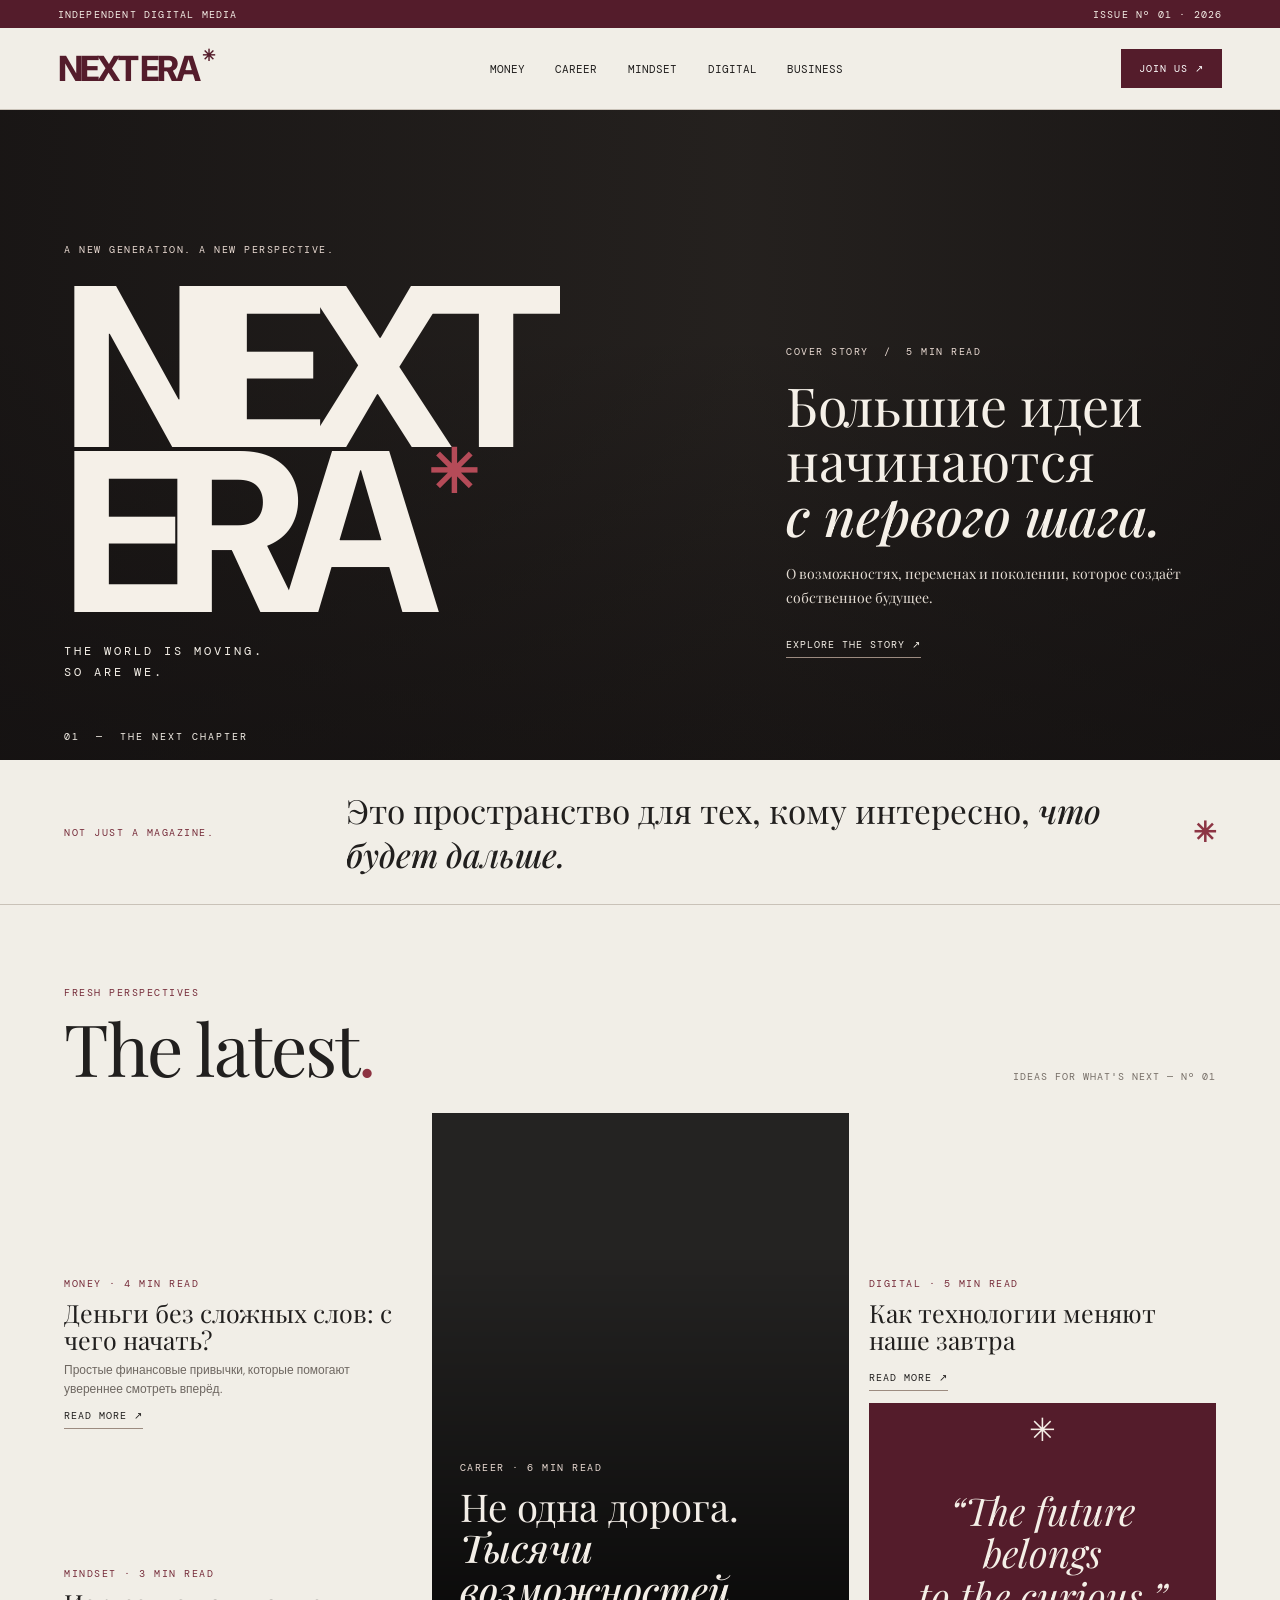
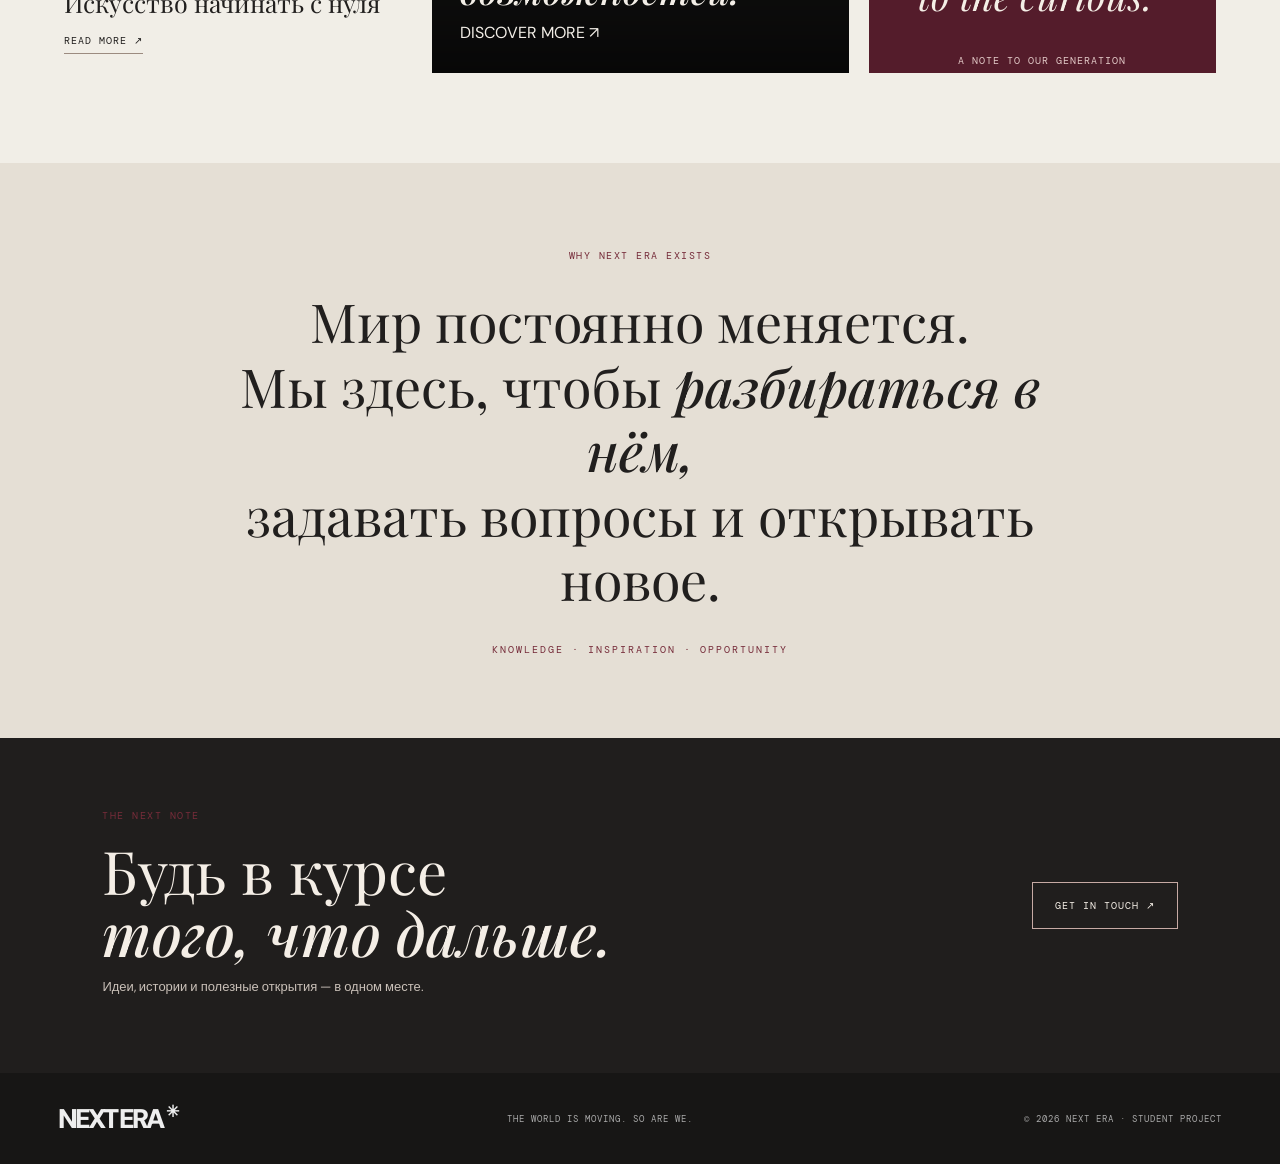
==== index.html @ aabe4532 "Add files via upload" ====
<!doctype html>
<html lang="ru">
<head>
<meta charset="utf-8">
<meta name="viewport" content="width=device-width,initial-scale=1">
<title>NEXT ERA — The world is moving. So are we.</title>
<meta name="description" content="NEXT ERA — цифровое медиа о жизни, идеях и возможностях нового поколения.">
<link rel="preconnect" href="https://fonts.googleapis.com">
<link rel="preconnect" href="https://fonts.gstatic.com" crossorigin>
<link href="https://fonts.googleapis.com/css2?family=DM+Mono:wght@400;500&family=DM+Sans:wght@400;700;900&family=Playfair+Display:ital,wght@0,500;0,600;1,500&display=swap" rel="stylesheet">
<link rel="stylesheet" href="style.css">
</head>
<body>
<div class="topline"><span>INDEPENDENT DIGITAL MEDIA</span><span>ISSUE Nº 01 · 2026</span></div>
<header>
  <a class="logo" href="#">NEXT ERA<span>✳</span></a>
  <nav><a href="#money">MONEY</a><a href="#career">CAREER</a><a href="#mindset">MINDSET</a><a href="#digital">DIGITAL</a><a href="#business">BUSINESS</a></nav>
  <a class="join" href="#newsletter">JOIN US ↗</a>
</header>
<main>
<section class="hero">
  <div class="hero-bg"></div><div class="hero-overlay"></div>
  <div class="hero-title"><div class="eyebrow">A NEW GENERATION. A NEW PERSPECTIVE.</div><h1>NEXT<br>ERA<span>✳</span></h1><p>THE WORLD IS MOVING.<br>SO ARE WE.</p></div>
  <article class="hero-copy"><div class="eyebrow">COVER STORY&nbsp; / &nbsp;5 MIN READ</div><h2>Большие идеи<br>начинаются<br><em>с первого шага.</em></h2><p>О возможностях, переменах и поколении, которое создаёт собственное будущее.</p><a href="#latest">EXPLORE THE STORY ↗</a></article>
  <div class="hero-foot">01&nbsp; — &nbsp;THE NEXT CHAPTER</div>
</section>
<section class="intro"><span class="eyebrow">NOT JUST A MAGAZINE.</span><p>Это пространство для тех, кому интересно, <em>что будет дальше.</em></p><b>✳</b></section>
<section class="stories" id="latest">
  <div class="section-title"><div><span class="eyebrow">FRESH PERSPECTIVES</span><h2>The latest<span>.</span></h2></div><small>IDEAS FOR WHAT'S NEXT — Nº 01</small></div>
  <div class="grid">
    <article class="story" id="money"><div class="photo money"></div><div class="eyebrow">MONEY · 4 MIN READ</div><h3>Деньги без сложных слов: с чего начать?</h3><p>Простые финансовые привычки, которые помогают увереннее смотреть вперёд.</p><a href="#newsletter">READ MORE ↗</a></article>
    <article class="story feature" id="career"><div class="photo career"></div><div class="feature-text"><div class="eyebrow">CAREER · 6 MIN READ</div><h3>Не одна дорога.<br><em>Тысячи возможностей.</em></h3><a href="#newsletter">DISCOVER MORE ↗</a></div></article>
    <article class="story" id="digital"><div class="photo digital"></div><div class="eyebrow">DIGITAL · 5 MIN READ</div><h3>Как технологии меняют наше завтра</h3><a href="#newsletter">READ MORE ↗</a></article>
    <article class="story" id="mindset"><div class="photo mindset"></div><div class="eyebrow">MINDSET · 3 MIN READ</div><h3>Искусство начинать с нуля</h3><a href="#newsletter">READ MORE ↗</a></article>
    <article class="quote" id="business"><span>✳</span><p>“The future belongs<br>to the <em>curious.</em>”</p><small>A NOTE TO OUR GENERATION</small></article>
  </div>
</section>
<section class="manifesto"><span class="eyebrow">WHY NEXT ERA EXISTS</span><p>Мир постоянно меняется.<br>Мы здесь, чтобы <em>разбираться в нём,</em><br>задавать вопросы и открывать новое.</p><small>KNOWLEDGE · INSPIRATION · OPPORTUNITY</small></section>
<section class="newsletter" id="newsletter"><div><span class="eyebrow">THE NEXT NOTE</span><h2>Будь в курсе<br><em>того, что дальше.</em></h2><p>Идеи, истории и полезные открытия — в одном месте.</p></div><a href="mailto:hello@nextera.example?subject=NEXT%20ERA">GET IN TOUCH ↗</a></section>
</main>
<footer><a class="logo" href="#">NEXT ERA<span>✳</span></a><small>THE WORLD IS MOVING. SO ARE WE.</small><small>© 2026 NEXT ERA · STUDENT PROJECT</small></footer>
</body></html>
---- style.css ----
*{box-sizing:border-box}html{scroll-behavior:smooth}body{margin:0;background:#f1eee7;color:#211f1e;font-family:'DM Sans',Arial,sans-serif}a{color:inherit;text-decoration:none}.topline{height:28px;padding:0 4.5%;display:flex;justify-content:space-between;align-items:center;background:#541c2b;color:#f4eee6;font:10px 'DM Mono',monospace;letter-spacing:1.2px}header{height:82px;padding:0 4.5%;display:flex;align-items:center;justify-content:space-between;border-bottom:1px solid #c9c2b8}.logo{font-size:36px;font-weight:900;letter-spacing:-3px;color:#541c2b}.logo span{font-size:16px;vertical-align:top;margin-left:4px}nav{display:flex;gap:clamp(12px,2.4vw,34px);font:11px 'DM Mono',monospace}nav a:hover{color:#9c3c4b}.join{background:#541c2b;color:white;padding:13px 18px;font:10px 'DM Mono',monospace;letter-spacing:1px}.hero{height:min(650px,75vw);min-height:520px;position:relative;display:grid;grid-template-columns:1fr 1fr;align-items:end;padding:5%;overflow:hidden;background:#292522;color:#f5f0e8}.hero-bg,.hero-overlay{position:absolute;inset:0}.hero-bg{background:url('https://images.unsplash.com/photo-1519608487953-e999c86e7455?auto=format&fit=crop&w=2200&q=85') center/cover;filter:grayscale(25%)}.hero-overlay{background:linear-gradient(90deg,rgba(20,17,17,.76),rgba(20,17,17,.22) 58%,rgba(20,17,17,.72)),linear-gradient(0deg,rgba(15,12,12,.6),transparent 65%)}.hero-title,.hero-copy,.hero-foot{position:relative;z-index:1}.eyebrow{font:10px 'DM Mono',monospace;letter-spacing:1.5px;color:#762c3a}.hero .eyebrow{color:#e8d9d1}.hero h1{font-size:clamp(100px,18vw,230px);line-height:.72;letter-spacing:-.095em;margin:30px 0 24px;font-weight:900}.hero h1 span{font-size:clamp(30px,5vw,60px);color:#b54b58;vertical-align:top;margin-left:10px}.hero-title>p{font:12px 'DM Mono',monospace;letter-spacing:3px;line-height:1.8}.hero-copy{max-width:430px;justify-self:end;margin-bottom:38px}.hero-copy h2{font:clamp(36px,4.2vw,60px)/1.02 'Playfair Display',serif;margin:20px 0}.hero-copy em,.story em,.intro em,.manifesto em,.newsletter em{font-weight:500}.hero-copy>p{font:14px/1.7 'Playfair Display',serif;color:#e4dcd3}.hero-copy>a,.story>a{display:inline-block;margin-top:14px;padding-bottom:6px;border-bottom:1px solid #9c8b80;font:10px 'DM Mono',monospace;letter-spacing:1px}.hero-foot{position:absolute;bottom:17px;left:5%;font:10px 'DM Mono',monospace;letter-spacing:2px}.intro{padding:28px 5%;display:grid;grid-template-columns:1fr 3fr auto;align-items:center;border-bottom:1px solid #c9c2b8}.intro p{font:clamp(20px,2.6vw,34px) 'Playfair Display',serif;margin:0}.intro b{font-size:28px;color:#8c3544}.stories{padding:75px 5% 90px}.section-title{display:flex;align-items:end;justify-content:space-between;margin-bottom:30px}.section-title h2{font:clamp(44px,6vw,72px)/1 'Playfair Display',serif;margin:10px 0 0;letter-spacing:-2px}.section-title h2 span{color:#8d3342}.section-title small,.quote small{font:10px 'DM Mono',monospace;letter-spacing:1px;color:#766e67}.grid{display:grid;grid-template-columns:1fr 1.2fr 1fr;grid-template-rows:270px 270px;gap:20px}.story{min-width:0}.photo{height:150px;background-size:cover;background-position:center;filter:saturate(.72)}.money{background-image:url('https://images.unsplash.com/photo-1460925895917-afdab827c52f?auto=format&fit=crop&w=900&q=80')}.career{background-image:url('https://images.unsplash.com/photo-1521737711867-e3b97375f902?auto=format&fit=crop&w=1100&q=85')}.digital{background-image:url('https://images.unsplash.com/photo-1518770660439-4636190af475?auto=format&fit=crop&w=900&q=80')}.mindset{background-image:url('https://images.unsplash.com/photo-1497366754035-f200968a6e72?auto=format&fit=crop&w=900&q=80')}.story .eyebrow{margin:14px 0 9px}.story h3{font:25px/1.08 'Playfair Display',serif;margin:0 0 8px}.story p{font-size:12px;line-height:1.6;color:#6e6761;margin:0}.story>a{margin-top:10px}.feature{grid-row:span 2;position:relative;min-height:560px;background:#242322;color:#f3eee7;overflow:hidden}.feature .photo{position:absolute;inset:0;height:100%;background-image:linear-gradient(0deg,rgba(0,0,0,.8),transparent 75%),url('https://images.unsplash.com/photo-1516321318423-f06f85e504b3?auto=format&fit=crop&w=1200&q=85');filter:grayscale(20%)}.feature-text{position:absolute;bottom:30px;left:28px;right:28px}.feature .eyebrow{color:#e8d9d1}.feature h3{font-size:clamp(30px,3vw,44px);margin:12px 0}.feature a{border-color:#d5c8bd}.quote{background:#541c2b;color:#f4eee6;display:flex;flex-direction:column;justify-content:center;align-items:center;text-align:center;padding:28px}.quote>span{font-size:32px}.quote p{font:italic clamp(27px,3vw,40px)/1.1 'Playfair Display',serif}.quote small{color:#e2c9c7}.manifesto{background:#e5dfd5;text-align:center;padding:80px 5%}.manifesto>p{font:clamp(28px,4.2vw,54px)/1.2 'Playfair Display',serif;margin:25px auto;max-width:900px}.manifesto>small{font:10px 'DM Mono',monospace;letter-spacing:2px;color:#762c3a}.newsletter{background:#201e1d;color:#f4eee6;padding:65px 8%;display:flex;align-items:center;justify-content:space-between;gap:30px}.newsletter h2{font:clamp(38px,5vw,60px)/1.04 'Playfair Display',serif;margin:15px 0}.newsletter p{color:#c9c0b8;font-size:13px}.newsletter a{border:1px solid #c7aaa4;padding:16px 22px;font:10px 'DM Mono',monospace;letter-spacing:1px;white-space:nowrap}footer{background:#171615;color:#eee;padding:28px 4.5%;display:flex;align-items:center;justify-content:space-between;gap:18px}footer .logo{color:#eee;font-size:27px}footer small{font:9px 'DM Mono',monospace;letter-spacing:1px;color:#aaa}@media(max-width:760px){header{height:auto;min-height:75px;flex-wrap:wrap;padding:15px 5%;gap:14px}nav{order:3;width:100%;overflow:auto;padding:8px 0}.hero{grid-template-columns:1fr;min-height:650px}.hero-title{align-self:start}.hero-copy{justify-self:start;margin:35px 0 15px}.grid{grid-template-columns:1fr 1fr;grid-template-rows:auto}.feature{grid-column:span 2;grid-row:auto;min-height:420px}.story{padding-bottom:20px}.intro{grid-template-columns:1fr auto;gap:12px}.intro p{grid-column:1/2}.intro .eyebrow{grid-column:1/2}.intro b{grid-column:2;grid-row:1/3}.newsletter{align-items:flex-start;flex-direction:column}footer{flex-wrap:wrap}}@media(max-width:480px){.topline{font-size:8px}.join{padding:10px}.hero{min-height:620px;padding:7%}.hero h1{font-size:27vw}.hero-copy h2{font-size:39px}.stories{padding:50px 5%}.grid{grid-template-columns:1fr}.feature{grid-column:auto;min-height:400px}.section-title{align-items:start;gap:12px;flex-direction:column}.manifesto{padding:60px 6%}footer{align-items:flex-start;flex-direction:column}}
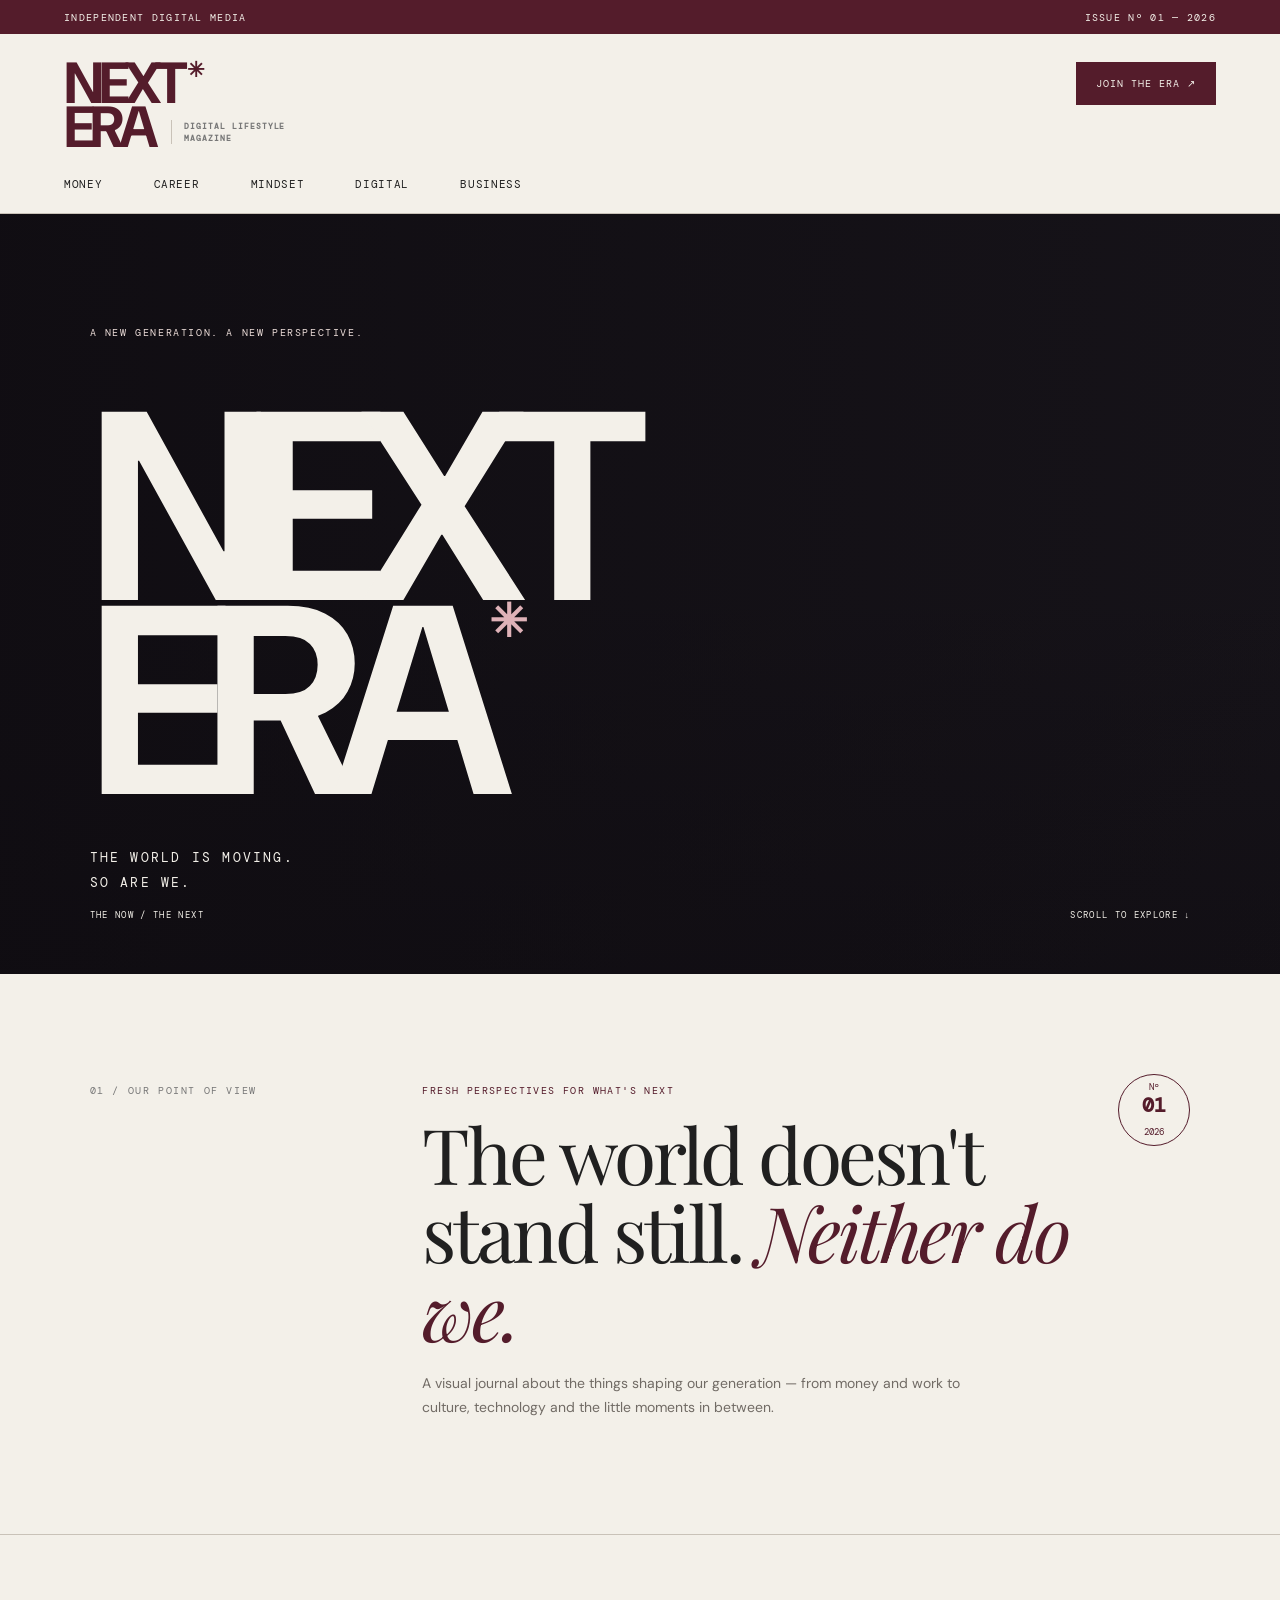
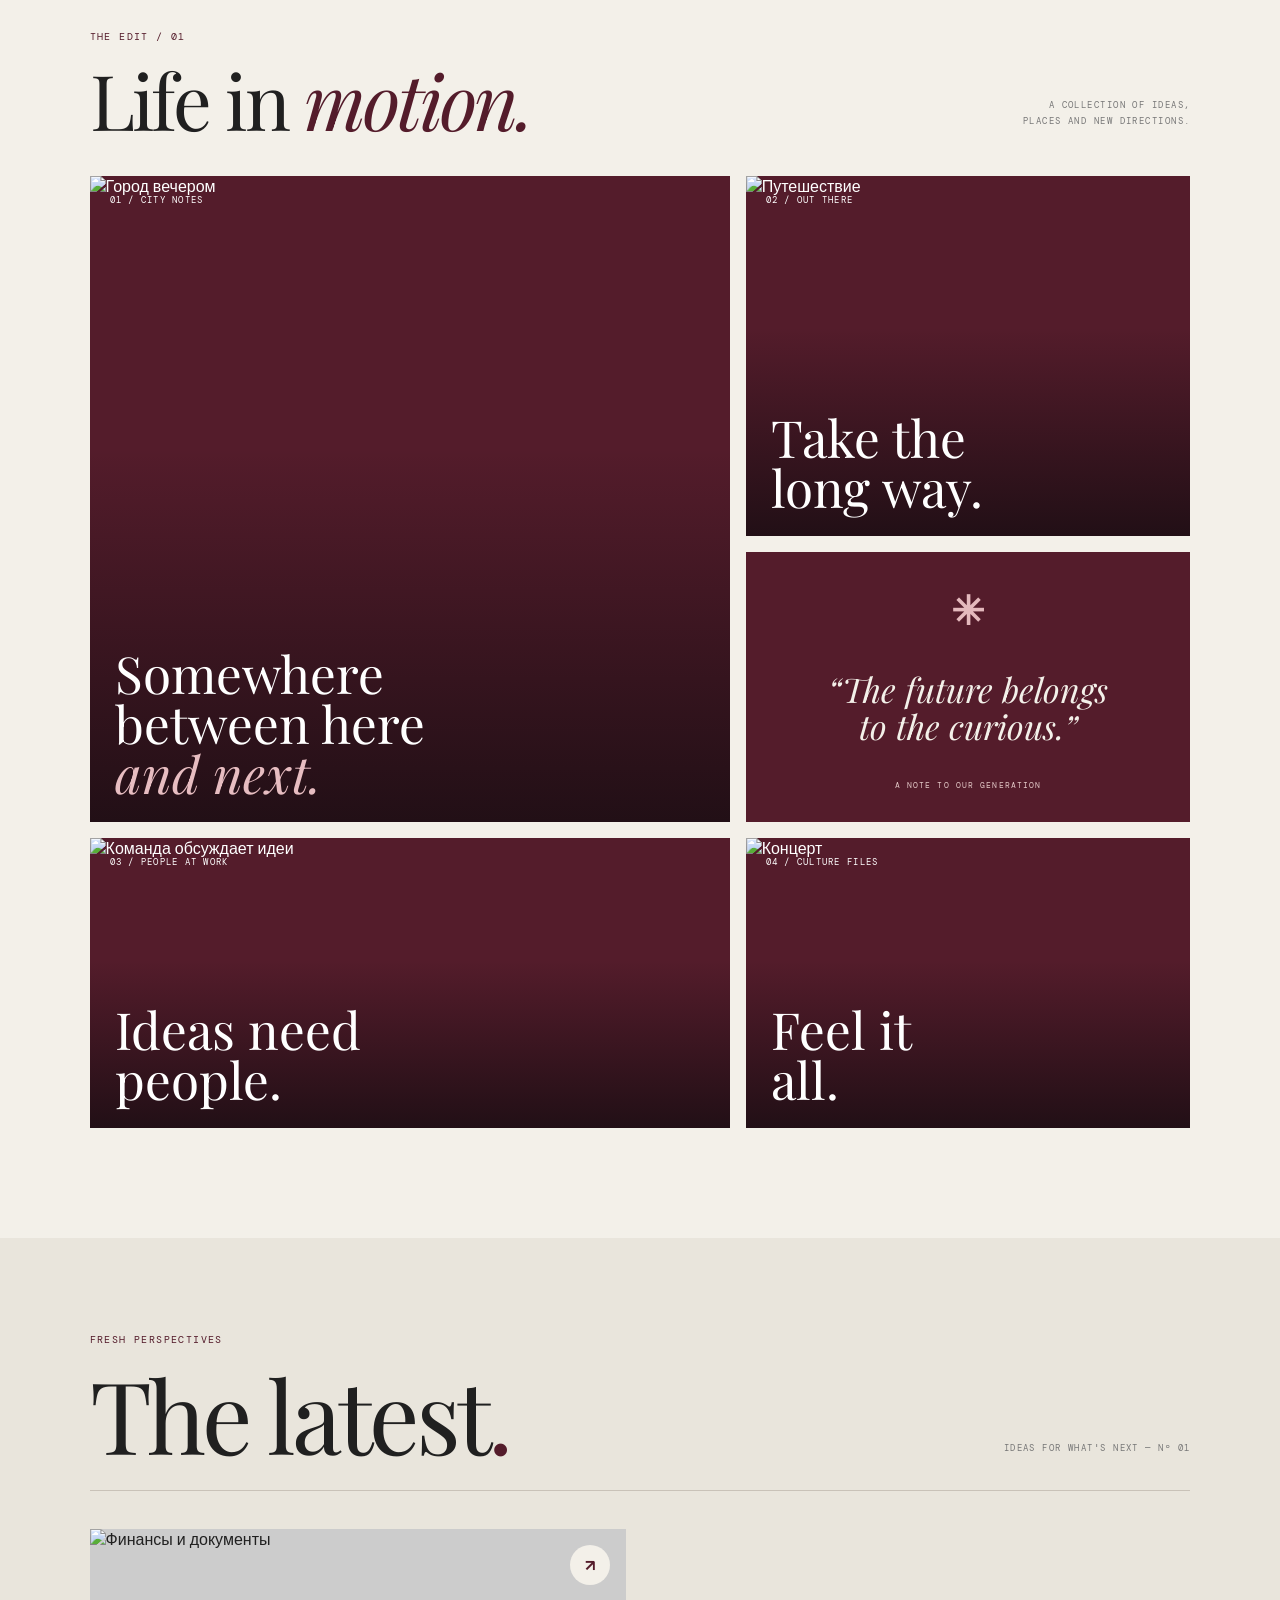
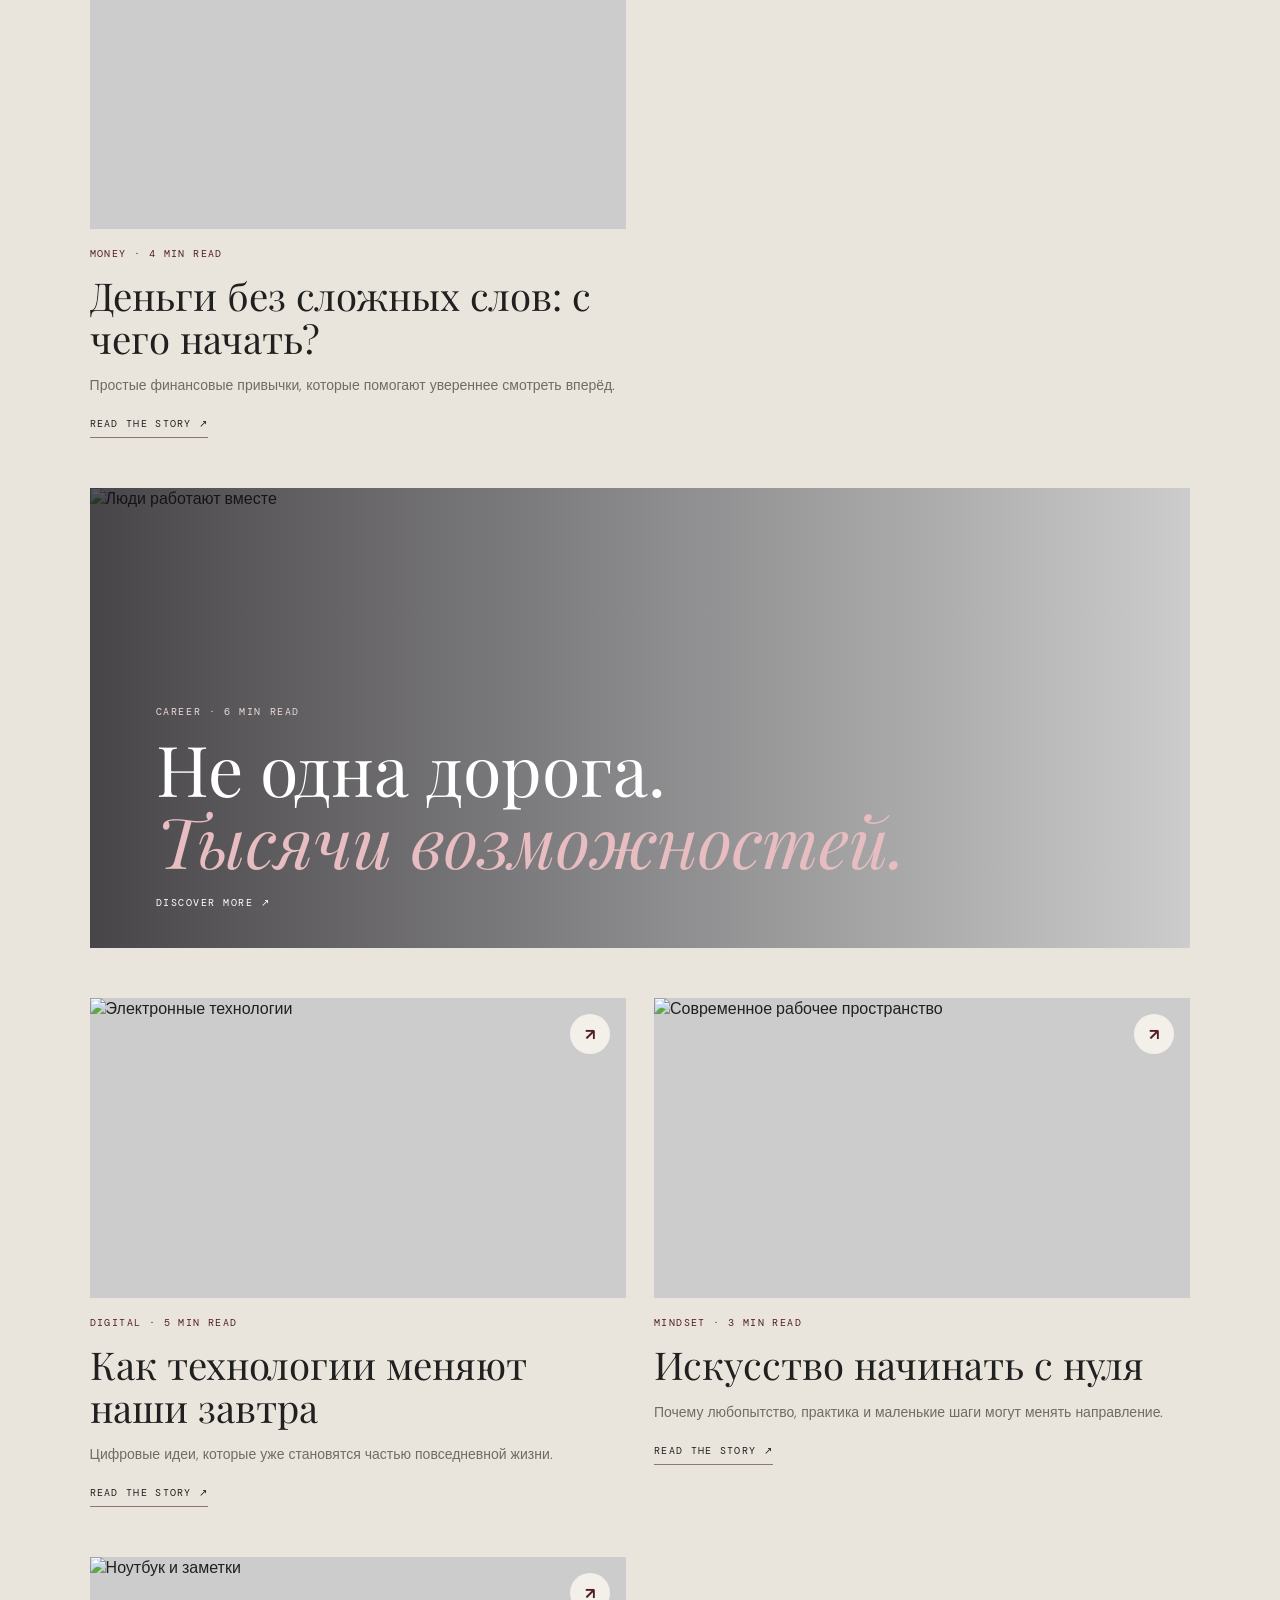
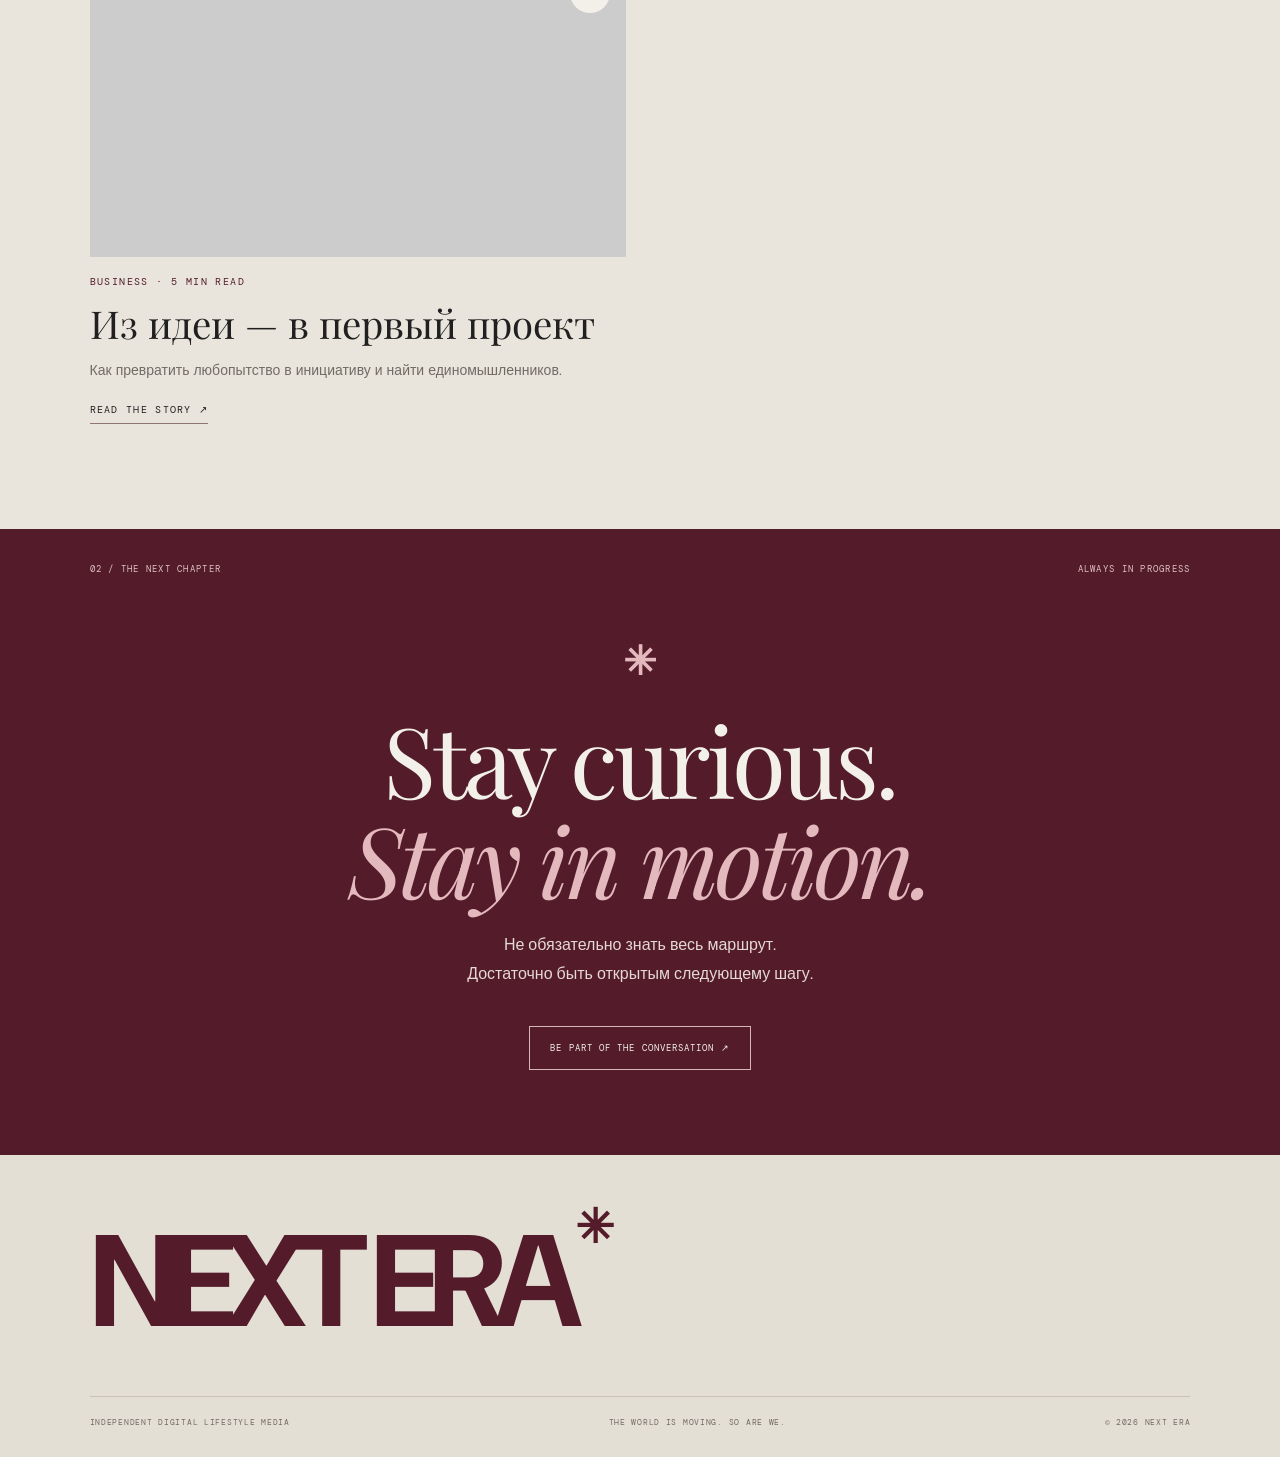
==== commit 8ac478ee: "Add files via upload" ====
--- a/index.html
+++ b/index.html
@@ -1,42 +1,32 @@
 <!doctype html>
-<html lang="ru">
-<head>
-<meta charset="utf-8">
-<meta name="viewport" content="width=device-width,initial-scale=1">
+<html lang="ru"><head>
+<meta charset="utf-8"><meta name="viewport" content="width=device-width,initial-scale=1">
+<meta name="description" content="NEXT ERA — independent digital lifestyle media.">
 <title>NEXT ERA — The world is moving. So are we.</title>
-<meta name="description" content="NEXT ERA — цифровое медиа о жизни, идеях и возможностях нового поколения.">
 <link rel="preconnect" href="https://fonts.googleapis.com">
-<link rel="preconnect" href="https://fonts.gstatic.com" crossorigin>
-<link href="https://fonts.googleapis.com/css2?family=DM+Mono:wght@400;500&family=DM+Sans:wght@400;700;900&family=Playfair+Display:ital,wght@0,500;0,600;1,500&display=swap" rel="stylesheet">
-<link rel="stylesheet" href="style.css">
-</head>
-<body>
-<div class="topline"><span>INDEPENDENT DIGITAL MEDIA</span><span>ISSUE Nº 01 · 2026</span></div>
-<header>
-  <a class="logo" href="#">NEXT ERA<span>✳</span></a>
-  <nav><a href="#money">MONEY</a><a href="#career">CAREER</a><a href="#mindset">MINDSET</a><a href="#digital">DIGITAL</a><a href="#business">BUSINESS</a></nav>
-  <a class="join" href="#newsletter">JOIN US ↗</a>
-</header>
-<main>
-<section class="hero">
-  <div class="hero-bg"></div><div class="hero-overlay"></div>
-  <div class="hero-title"><div class="eyebrow">A NEW GENERATION. A NEW PERSPECTIVE.</div><h1>NEXT<br>ERA<span>✳</span></h1><p>THE WORLD IS MOVING.<br>SO ARE WE.</p></div>
-  <article class="hero-copy"><div class="eyebrow">COVER STORY&nbsp; / &nbsp;5 MIN READ</div><h2>Большие идеи<br>начинаются<br><em>с первого шага.</em></h2><p>О возможностях, переменах и поколении, которое создаёт собственное будущее.</p><a href="#latest">EXPLORE THE STORY ↗</a></article>
-  <div class="hero-foot">01&nbsp; — &nbsp;THE NEXT CHAPTER</div>
-</section>
-<section class="intro"><span class="eyebrow">NOT JUST A MAGAZINE.</span><p>Это пространство для тех, кому интересно, <em>что будет дальше.</em></p><b>✳</b></section>
-<section class="stories" id="latest">
-  <div class="section-title"><div><span class="eyebrow">FRESH PERSPECTIVES</span><h2>The latest<span>.</span></h2></div><small>IDEAS FOR WHAT'S NEXT — Nº 01</small></div>
-  <div class="grid">
-    <article class="story" id="money"><div class="photo money"></div><div class="eyebrow">MONEY · 4 MIN READ</div><h3>Деньги без сложных слов: с чего начать?</h3><p>Простые финансовые привычки, которые помогают увереннее смотреть вперёд.</p><a href="#newsletter">READ MORE ↗</a></article>
-    <article class="story feature" id="career"><div class="photo career"></div><div class="feature-text"><div class="eyebrow">CAREER · 6 MIN READ</div><h3>Не одна дорога.<br><em>Тысячи возможностей.</em></h3><a href="#newsletter">DISCOVER MORE ↗</a></div></article>
-    <article class="story" id="digital"><div class="photo digital"></div><div class="eyebrow">DIGITAL · 5 MIN READ</div><h3>Как технологии меняют наше завтра</h3><a href="#newsletter">READ MORE ↗</a></article>
-    <article class="story" id="mindset"><div class="photo mindset"></div><div class="eyebrow">MINDSET · 3 MIN READ</div><h3>Искусство начинать с нуля</h3><a href="#newsletter">READ MORE ↗</a></article>
-    <article class="quote" id="business"><span>✳</span><p>“The future belongs<br>to the <em>curious.</em>”</p><small>A NOTE TO OUR GENERATION</small></article>
-  </div>
-</section>
-<section class="manifesto"><span class="eyebrow">WHY NEXT ERA EXISTS</span><p>Мир постоянно меняется.<br>Мы здесь, чтобы <em>разбираться в нём,</em><br>задавать вопросы и открывать новое.</p><small>KNOWLEDGE · INSPIRATION · OPPORTUNITY</small></section>
-<section class="newsletter" id="newsletter"><div><span class="eyebrow">THE NEXT NOTE</span><h2>Будь в курсе<br><em>того, что дальше.</em></h2><p>Идеи, истории и полезные открытия — в одном месте.</p></div><a href="mailto:hello@nextera.example?subject=NEXT%20ERA">GET IN TOUCH ↗</a></section>
-</main>
-<footer><a class="logo" href="#">NEXT ERA<span>✳</span></a><small>THE WORLD IS MOVING. SO ARE WE.</small><small>© 2026 NEXT ERA · STUDENT PROJECT</small></footer>
-</body></html>
+<link href="https://fonts.googleapis.com/css2?family=DM+Mono:wght@400;500&family=DM+Sans:wght@400;700;800&family=Playfair+Display:ital,wght@0,500;0,600;1,500;1,600&display=swap" rel="stylesheet">
+<link rel="stylesheet" href="style.css"></head><body>
+<div class="topline"><span>INDEPENDENT DIGITAL MEDIA</span><span>ISSUE Nº 01 — 2026</span></div>
+<header><a class="brand" href="#top">NEXT<span>✳</span><br>ERA <small>DIGITAL LIFESTYLE<br>MAGAZINE</small></a><a class="join" href="mailto:hello@nextera.example">JOIN THE ERA ↗</a>
+<nav><a href="#money">MONEY</a><a href="#career">CAREER</a><a href="#mindset">MINDSET</a><a href="#digital">DIGITAL</a><a href="#business">BUSINESS</a></nav></header>
+<main id="top">
+<section class="hero"><div class="shade"></div><div class="hero-copy"><p class="mono light">A NEW GENERATION. A NEW PERSPECTIVE.</p><h1>NEXT<br>ERA<span>✳</span></h1><p class="tag">THE WORLD IS MOVING.<br>SO ARE WE.</p><div class="hero-foot"><span>THE NOW / THE NEXT</span><span>SCROLL TO EXPLORE ↓</span></div></div></section>
+<section class="intro"><p class="mono">01 / OUR POINT OF VIEW</p><div><p class="eyebrow">FRESH PERSPECTIVES FOR WHAT'S NEXT</p><h2>The world doesn't<br>stand still. <em>Neither do we.</em></h2><p class="desc">A visual journal about the things shaping our generation — from money and work to culture, technology and the little moments in between.</p></div><div class="stamp">Nº<br><b>01</b><br>2026</div></section>
+<section class="mosaic"><div class="heading"><div><p class="eyebrow">THE EDIT / 01</p><h2>Life in <em>motion.</em></h2></div><p class="mono muted">A COLLECTION OF IDEAS,<br>PLACES AND NEW DIRECTIONS.</p></div>
+<div class="grid">
+<a class="tile city" href="#career"><img src="https://images.unsplash.com/photo-1519501025264-65ba15a82390?auto=format&fit=crop&w=1400&q=85" alt="Город вечером"><small>01 / CITY NOTES</small><strong>Somewhere<br>between here<br><i>and next.</i></strong></a>
+<a class="tile travel" href="#mindset"><img src="https://images.unsplash.com/photo-1500530855697-b586d89ba3ee?auto=format&fit=crop&w=1000&q=85" alt="Путешествие"><small>02 / OUT THERE</small><strong>Take the<br>long way.</strong></a>
+<a class="tile people" href="#business"><img src="https://images.unsplash.com/photo-1521737711867-e3b97375f902?auto=format&fit=crop&w=1000&q=85" alt="Команда обсуждает идеи"><small>03 / PEOPLE AT WORK</small><strong>Ideas need<br>people.</strong></a>
+<div class="note"><b>✳</b><p>“The future belongs<br>to the curious.”</p><small>A NOTE TO OUR GENERATION</small></div>
+<a class="tile culture" href="#digital"><img src="https://images.unsplash.com/photo-1506157786151-b8491531f063?auto=format&fit=crop&w=1200&q=85" alt="Концерт"><small>04 / CULTURE FILES</small><strong>Feel it<br>all.</strong></a></div></section>
+<section class="latest"><div class="heading"><div><p class="eyebrow">FRESH PERSPECTIVES</p><h2>The latest<span>.</span></h2></div><p class="mono muted">IDEAS FOR WHAT'S NEXT — Nº 01</p></div>
+<div class="articles">
+<article id="money"><a class="photo" href="#money"><img src="https://images.unsplash.com/photo-1554224155-6726b3ff858f?auto=format&fit=crop&w=1200&q=85" alt="Финансы и документы"><b>↗</b></a><p class="eyebrow">MONEY · 4 MIN READ</p><h3>Деньги без сложных слов: с чего начать?</h3><p class="desc">Простые финансовые привычки, которые помогают увереннее смотреть вперёд.</p><a class="read" href="mailto:hello@nextera.example">READ THE STORY ↗</a></article>
+<article class="wide" id="career"><a class="photo overlay" href="#career"><img src="https://images.unsplash.com/photo-1521737711867-e3b97375f902?auto=format&fit=crop&w=1400&q=85" alt="Люди работают вместе"><div><p class="mono light">CAREER · 6 MIN READ</p><h3>Не одна дорога.<br><i>Тысячи возможностей.</i></h3><span>DISCOVER MORE ↗</span></div></a></article>
+<article id="digital"><a class="photo" href="#digital"><img src="https://images.unsplash.com/photo-1518770660439-4636190af475?auto=format&fit=crop&w=1200&q=85" alt="Электронные технологии"><b>↗</b></a><p class="eyebrow">DIGITAL · 5 MIN READ</p><h3>Как технологии меняют наши завтра</h3><p class="desc">Цифровые идеи, которые уже становятся частью повседневной жизни.</p><a class="read" href="mailto:hello@nextera.example">READ THE STORY ↗</a></article>
+<article id="mindset"><a class="photo" href="#mindset"><img src="https://images.unsplash.com/photo-1497366754035-f200968a6e72?auto=format&fit=crop&w=1200&q=85" alt="Современное рабочее пространство"><b>↗</b></a><p class="eyebrow">MINDSET · 3 MIN READ</p><h3>Искусство начинать с нуля</h3><p class="desc">Почему любопытство, практика и маленькие шаги могут менять направление.</p><a class="read" href="mailto:hello@nextera.example">READ THE STORY ↗</a></article>
+<article id="business"><a class="photo" href="#business"><img src="https://images.unsplash.com/photo-1522542550221-31fd19575a2d?auto=format&fit=crop&w=1200&q=85" alt="Ноутбук и заметки"><b>↗</b></a><p class="eyebrow">BUSINESS · 5 MIN READ</p><h3>Из идеи — в первый проект</h3><p class="desc">Как превратить любопытство в инициативу и найти единомышленников.</p><a class="read" href="mailto:hello@nextera.example">READ THE STORY ↗</a></article>
+</div></section>
+<section class="manifesto"><div class="manifesto-top"><span>02 / THE NEXT CHAPTER</span><span>ALWAYS IN PROGRESS</span></div><b class="star">✳</b><h2>Stay curious.<br><i>Stay in motion.</i></h2><p>Не обязательно знать весь маршрут.<br>Достаточно быть открытым следующему шагу.</p><a href="mailto:hello@nextera.example">BE PART OF THE CONVERSATION ↗</a></section>
+</main><footer><div>NEXT ERA<span>✳</span></div><p>INDEPENDENT DIGITAL LIFESTYLE MEDIA <span>THE WORLD IS MOVING. SO ARE WE.</span> © 2026 NEXT ERA</p></footer>
+</body></html>
--- a/style.css
+++ b/style.css
@@ -1 +1,2 @@
-*{box-sizing:border-box}html{scroll-behavior:smooth}body{margin:0;background:#f1eee7;color:#211f1e;font-family:'DM Sans',Arial,sans-serif}a{color:inherit;text-decoration:none}.topline{height:28px;padding:0 4.5%;display:flex;justify-content:space-between;align-items:center;background:#541c2b;color:#f4eee6;font:10px 'DM Mono',monospace;letter-spacing:1.2px}header{height:82px;padding:0 4.5%;display:flex;align-items:center;justify-content:space-between;border-bottom:1px solid #c9c2b8}.logo{font-size:36px;font-weight:900;letter-spacing:-3px;color:#541c2b}.logo span{font-size:16px;vertical-align:top;margin-left:4px}nav{display:flex;gap:clamp(12px,2.4vw,34px);font:11px 'DM Mono',monospace}nav a:hover{color:#9c3c4b}.join{background:#541c2b;color:white;padding:13px 18px;font:10px 'DM Mono',monospace;letter-spacing:1px}.hero{height:min(650px,75vw);min-height:520px;position:relative;display:grid;grid-template-columns:1fr 1fr;align-items:end;padding:5%;overflow:hidden;background:#292522;color:#f5f0e8}.hero-bg,.hero-overlay{position:absolute;inset:0}.hero-bg{background:url('https://images.unsplash.com/photo-1519608487953-e999c86e7455?auto=format&fit=crop&w=2200&q=85') center/cover;filter:grayscale(25%)}.hero-overlay{background:linear-gradient(90deg,rgba(20,17,17,.76),rgba(20,17,17,.22) 58%,rgba(20,17,17,.72)),linear-gradient(0deg,rgba(15,12,12,.6),transparent 65%)}.hero-title,.hero-copy,.hero-foot{position:relative;z-index:1}.eyebrow{font:10px 'DM Mono',monospace;letter-spacing:1.5px;color:#762c3a}.hero .eyebrow{color:#e8d9d1}.hero h1{font-size:clamp(100px,18vw,230px);line-height:.72;letter-spacing:-.095em;margin:30px 0 24px;font-weight:900}.hero h1 span{font-size:clamp(30px,5vw,60px);color:#b54b58;vertical-align:top;margin-left:10px}.hero-title>p{font:12px 'DM Mono',monospace;letter-spacing:3px;line-height:1.8}.hero-copy{max-width:430px;justify-self:end;margin-bottom:38px}.hero-copy h2{font:clamp(36px,4.2vw,60px)/1.02 'Playfair Display',serif;margin:20px 0}.hero-copy em,.story em,.intro em,.manifesto em,.newsletter em{font-weight:500}.hero-copy>p{font:14px/1.7 'Playfair Display',serif;color:#e4dcd3}.hero-copy>a,.story>a{display:inline-block;margin-top:14px;padding-bottom:6px;border-bottom:1px solid #9c8b80;font:10px 'DM Mono',monospace;letter-spacing:1px}.hero-foot{position:absolute;bottom:17px;left:5%;font:10px 'DM Mono',monospace;letter-spacing:2px}.intro{padding:28px 5%;display:grid;grid-template-columns:1fr 3fr auto;align-items:center;border-bottom:1px solid #c9c2b8}.intro p{font:clamp(20px,2.6vw,34px) 'Playfair Display',serif;margin:0}.intro b{font-size:28px;color:#8c3544}.stories{padding:75px 5% 90px}.section-title{display:flex;align-items:end;justify-content:space-between;margin-bottom:30px}.section-title h2{font:clamp(44px,6vw,72px)/1 'Playfair Display',serif;margin:10px 0 0;letter-spacing:-2px}.section-title h2 span{color:#8d3342}.section-title small,.quote small{font:10px 'DM Mono',monospace;letter-spacing:1px;color:#766e67}.grid{display:grid;grid-template-columns:1fr 1.2fr 1fr;grid-template-rows:270px 270px;gap:20px}.story{min-width:0}.photo{height:150px;background-size:cover;background-position:center;filter:saturate(.72)}.money{background-image:url('https://images.unsplash.com/photo-1460925895917-afdab827c52f?auto=format&fit=crop&w=900&q=80')}.career{background-image:url('https://images.unsplash.com/photo-1521737711867-e3b97375f902?auto=format&fit=crop&w=1100&q=85')}.digital{background-image:url('https://images.unsplash.com/photo-1518770660439-4636190af475?auto=format&fit=crop&w=900&q=80')}.mindset{background-image:url('https://images.unsplash.com/photo-1497366754035-f200968a6e72?auto=format&fit=crop&w=900&q=80')}.story .eyebrow{margin:14px 0 9px}.story h3{font:25px/1.08 'Playfair Display',serif;margin:0 0 8px}.story p{font-size:12px;line-height:1.6;color:#6e6761;margin:0}.story>a{margin-top:10px}.feature{grid-row:span 2;position:relative;min-height:560px;background:#242322;color:#f3eee7;overflow:hidden}.feature .photo{position:absolute;inset:0;height:100%;background-image:linear-gradient(0deg,rgba(0,0,0,.8),transparent 75%),url('https://images.unsplash.com/photo-1516321318423-f06f85e504b3?auto=format&fit=crop&w=1200&q=85');filter:grayscale(20%)}.feature-text{position:absolute;bottom:30px;left:28px;right:28px}.feature .eyebrow{color:#e8d9d1}.feature h3{font-size:clamp(30px,3vw,44px);margin:12px 0}.feature a{border-color:#d5c8bd}.quote{background:#541c2b;color:#f4eee6;display:flex;flex-direction:column;justify-content:center;align-items:center;text-align:center;padding:28px}.quote>span{font-size:32px}.quote p{font:italic clamp(27px,3vw,40px)/1.1 'Playfair Display',serif}.quote small{color:#e2c9c7}.manifesto{background:#e5dfd5;text-align:center;padding:80px 5%}.manifesto>p{font:clamp(28px,4.2vw,54px)/1.2 'Playfair Display',serif;margin:25px auto;max-width:900px}.manifesto>small{font:10px 'DM Mono',monospace;letter-spacing:2px;color:#762c3a}.newsletter{background:#201e1d;color:#f4eee6;padding:65px 8%;display:flex;align-items:center;justify-content:space-between;gap:30px}.newsletter h2{font:clamp(38px,5vw,60px)/1.04 'Playfair Display',serif;margin:15px 0}.newsletter p{color:#c9c0b8;font-size:13px}.newsletter a{border:1px solid #c7aaa4;padding:16px 22px;font:10px 'DM Mono',monospace;letter-spacing:1px;white-space:nowrap}footer{background:#171615;color:#eee;padding:28px 4.5%;display:flex;align-items:center;justify-content:space-between;gap:18px}footer .logo{color:#eee;font-size:27px}footer small{font:9px 'DM Mono',monospace;letter-spacing:1px;color:#aaa}@media(max-width:760px){header{height:auto;min-height:75px;flex-wrap:wrap;padding:15px 5%;gap:14px}nav{order:3;width:100%;overflow:auto;padding:8px 0}.hero{grid-template-columns:1fr;min-height:650px}.hero-title{align-self:start}.hero-copy{justify-self:start;margin:35px 0 15px}.grid{grid-template-columns:1fr 1fr;grid-template-rows:auto}.feature{grid-column:span 2;grid-row:auto;min-height:420px}.story{padding-bottom:20px}.intro{grid-template-columns:1fr auto;gap:12px}.intro p{grid-column:1/2}.intro .eyebrow{grid-column:1/2}.intro b{grid-column:2;grid-row:1/3}.newsletter{align-items:flex-start;flex-direction:column}footer{flex-wrap:wrap}}@media(max-width:480px){.topline{font-size:8px}.join{padding:10px}.hero{min-height:620px;padding:7%}.hero h1{font-size:27vw}.hero-copy h2{font-size:39px}.stories{padding:50px 5%}.grid{grid-template-columns:1fr}.feature{grid-column:auto;min-height:400px}.section-title{align-items:start;gap:12px;flex-direction:column}.manifesto{padding:60px 6%}footer{align-items:flex-start;flex-direction:column}}
+*{box-sizing:border-box} :root{--wine:#541c2b;--paper:#f3f0e9;--ink:#202020;--muted:#77736e;--line:#c9c2b8}html{scroll-behavior:smooth}body{margin:0;background:var(--paper);color:var(--ink);font-family:"DM Sans",Arial,sans-serif}a{color:inherit;text-decoration:none}.mono,.eyebrow,small{font-family:"DM Mono",monospace;letter-spacing:.14em}.topline{height:34px;background:var(--wine);color:var(--paper);display:flex;justify-content:space-between;align-items:center;padding:0 5%;font:10px "DM Mono";letter-spacing:.13em}header{padding:28px 5% 22px;display:grid;grid-template-columns:1fr auto;border-bottom:1px solid var(--line)}.brand{font-size:clamp(36px,5vw,58px);font-weight:800;letter-spacing:-.09em;line-height:.75;color:var(--wine);width:max-content}.brand>span,footer div span{font-size:.36em;vertical-align:top;margin-left:5px}.brand small{display:inline-block;font-size:8px;line-height:1.5;letter-spacing:.12em;border-left:1px solid var(--line);padding-left:12px;margin-left:12px;color:#777;vertical-align:middle}.join{background:var(--wine);color:var(--paper);padding:15px 20px;font:10px "DM Mono";letter-spacing:.1em;height:max-content}nav{grid-column:1/-1;display:flex;gap:clamp(18px,4vw,54px);padding-top:28px;font:11px "DM Mono";letter-spacing:.06em}nav a:hover,.read:hover{color:var(--wine)}.hero{height:min(760px,78vw);min-height:570px;position:relative;color:var(--paper);background:#17141a url("https://images.unsplash.com/photo-1519608487953-e999c86e7455?auto=format&fit=crop&w=2200&q=90") center/cover}.shade{position:absolute;inset:0;background:linear-gradient(90deg,rgba(15,12,17,.84),rgba(15,12,17,.16)),linear-gradient(0deg,rgba(15,12,17,.5),transparent 50%)}.hero-copy{position:absolute;inset:0;padding:8% 7%;display:flex;flex-direction:column;align-items:flex-start}.mono{font-size:10px;letter-spacing:.16em}.light{color:#eadbd7}.hero h1{font-size:clamp(110px,21vw,285px);line-height:.72;letter-spacing:-.105em;margin:7vh 0 34px}.hero h1 span{font-size:.17em;color:#dfb2b8;vertical-align:top;margin-left:.1em}.tag{font:13px/1.9 "DM Mono";letter-spacing:.17em}.hero-foot{margin-top:auto;width:100%;display:flex;justify-content:space-between;font:9px "DM Mono";letter-spacing:.15em}.intro{padding:100px 7%;display:grid;grid-template-columns:1fr 2.2fr auto;gap:30px;border-bottom:1px solid var(--line)}.intro>.mono{color:#777}.eyebrow{font-size:10px;color:var(--wine)}h2{font:clamp(43px,6vw,82px)/1.02 "Playfair Display",Georgia,serif;letter-spacing:-.04em;margin:17px 0 22px}.intro h2 em,.heading h2 em{color:var(--wine)}.desc{color:#716b65;line-height:1.75;font-size:14px;max-width:540px}.stamp{border:1px solid var(--wine);border-radius:50%;width:72px;height:72px;display:grid;place-content:center;text-align:center;color:var(--wine);font:9px/1.2 "DM Mono"}.stamp b{font-size:20px}.mosaic{padding:85px 7% 110px}.heading{display:flex;justify-content:space-between;align-items:end;margin-bottom:38px}.heading h2{margin-bottom:0}.muted{color:#777;text-align:right;line-height:1.8;font-size:9px}.grid{display:grid;grid-template-columns:1.18fr .82fr;grid-template-rows:360px 270px 290px;gap:16px}.tile{position:relative;display:block;overflow:hidden;color:white;background:var(--wine)}.tile img,.photo img{width:100%;height:100%;object-fit:cover;display:block;transition:transform .65s}.tile:hover img,.photo:hover img{transform:scale(1.04)}.tile:after{content:"";position:absolute;inset:0;background:linear-gradient(0deg,rgba(10,9,12,.68),transparent 58%)}.tile small{position:absolute;z-index:1;top:18px;left:20px;font-size:9px}.tile strong{position:absolute;z-index:1;left:25px;bottom:24px;font:clamp(30px,4vw,56px)/.98 "Playfair Display"}.tile i{color:#e7bdc1}.city{grid-row:span 2}.travel{grid-column:2}.people{grid-column:1;grid-row:3}.note{grid-column:2;grid-row:2;background:var(--wine);color:var(--paper);display:flex;flex-direction:column;align-items:center;justify-content:center;text-align:center}.note b,.star{font-size:40px;color:#e4b9bd}.note p{font:italic 34px/1.1 "Playfair Display"}.note small{font-size:8px;color:#e4c9c8}.culture{grid-column:2;grid-row:3}.latest{background:#e9e5dc;padding:85px 7% 105px}.latest .heading{border-bottom:1px solid var(--line);padding-bottom:25px}.latest .heading h2{font-size:clamp(55px,8vw,100px)}.latest .heading h2 span{color:var(--wine)}.articles{display:grid;grid-template-columns:1fr 1fr;gap:50px 28px}.photo{height:300px;display:block;position:relative;overflow:hidden;background:#ccc}.photo>b{position:absolute;right:16px;top:16px;width:40px;height:40px;border-radius:50%;background:var(--paper);color:var(--wine);display:grid;place-items:center}.articles .eyebrow{margin-top:18px}.articles h3{font:clamp(27px,3vw,41px)/1.1 "Playfair Display";margin:14px 0}.read{display:inline-block;border-bottom:1px solid #8e7773;padding-bottom:7px;font:10px "DM Mono";letter-spacing:.13em}.wide{grid-column:1/-1}.wide .photo{height:460px}.overlay:after{content:"";position:absolute;inset:0;background:linear-gradient(90deg,rgba(15,12,17,.7),transparent)}.overlay div{position:absolute;z-index:1;left:6%;bottom:8%;color:white}.overlay h3{font-size:clamp(38px,6vw,70px);line-height:1.03}.overlay h3 i{color:#e7bdc1}.overlay div>span{font:10px "DM Mono";letter-spacing:.15em}.manifesto{background:var(--wine);color:var(--paper);padding:34px 7% 85px;text-align:center}.manifesto-top{display:flex;justify-content:space-between;font:9px "DM Mono";letter-spacing:.14em;color:#dfc1c2}.star{display:block;margin-top:60px}.manifesto h2{font-size:clamp(52px,8vw,98px);margin:22px}.manifesto h2 i{color:#e4b9bd}.manifesto p{line-height:1.8;color:#e5d8d5}.manifesto>a{display:inline-block;border:1px solid #d6b5b8;padding:15px 20px;margin-top:22px;font:9px "DM Mono";letter-spacing:.12em}footer{background:#e4dfd5;padding:42px 7% 22px}footer>div{font-size:clamp(60px,11vw,130px);font-weight:800;letter-spacing:-.09em;color:var(--wine)}footer>p{border-top:1px solid var(--line);padding-top:20px;margin-top:30px;display:flex;justify-content:space-between;gap:12px;font:8px "DM Mono";letter-spacing:.09em;color:#716b65}
+@media(max-width:700px){.topline{font-size:8px;padding:0 4%}header{padding:22px 5% 18px}.brand{font-size:39px}.brand small{font-size:6px;padding-left:8px;margin-left:7px}.join{padding:13px 11px;font-size:8px}nav{justify-content:space-between;gap:0;padding-top:22px;font-size:8px}.hero{height:82vh;min-height:590px;max-height:760px}.hero-copy{padding:13% 6% 8%}.hero h1{font-size:clamp(108px,25vw,175px);margin:10vh 0 28px}.tag{font-size:10px}.intro{padding:70px 5%;grid-template-columns:1fr auto;gap:18px}.intro>.mono{grid-column:1/-1}.intro h2{font-size:45px}.intro .desc{font-size:13px}.stamp{width:56px;height:56px;font-size:8px}.mosaic,.latest{padding:65px 5% 75px}.heading h2{font-size:47px}.muted{font-size:7px}.grid{grid-template-columns:1fr 1fr;grid-template-rows:280px 210px 225px;gap:9px}.city{grid-column:1/-1;grid-row:1}.travel{grid-column:1;grid-row:2}.people{grid-column:2;grid-row:2}.note{grid-column:1/-1;grid-row:3}.culture{display:none}.tile small{font-size:7px;left:11px;top:12px}.tile strong{font-size:27px;left:13px;bottom:15px}.note p{font-size:27px;margin:10px}.note small{font-size:7px}.latest .heading h2{font-size:57px}.articles{grid-template-columns:1fr;gap:38px}.wide{grid-column:auto}.photo{height:245px}.wide .photo{height:370px}.overlay h3{font-size:42px}.manifesto{padding:28px 5% 65px}.manifesto-top{font-size:7px}.star{margin-top:45px}.manifesto h2{font-size:53px}footer{padding:34px 5% 20px}footer>p{flex-direction:column;gap:9px;font-size:7px}}
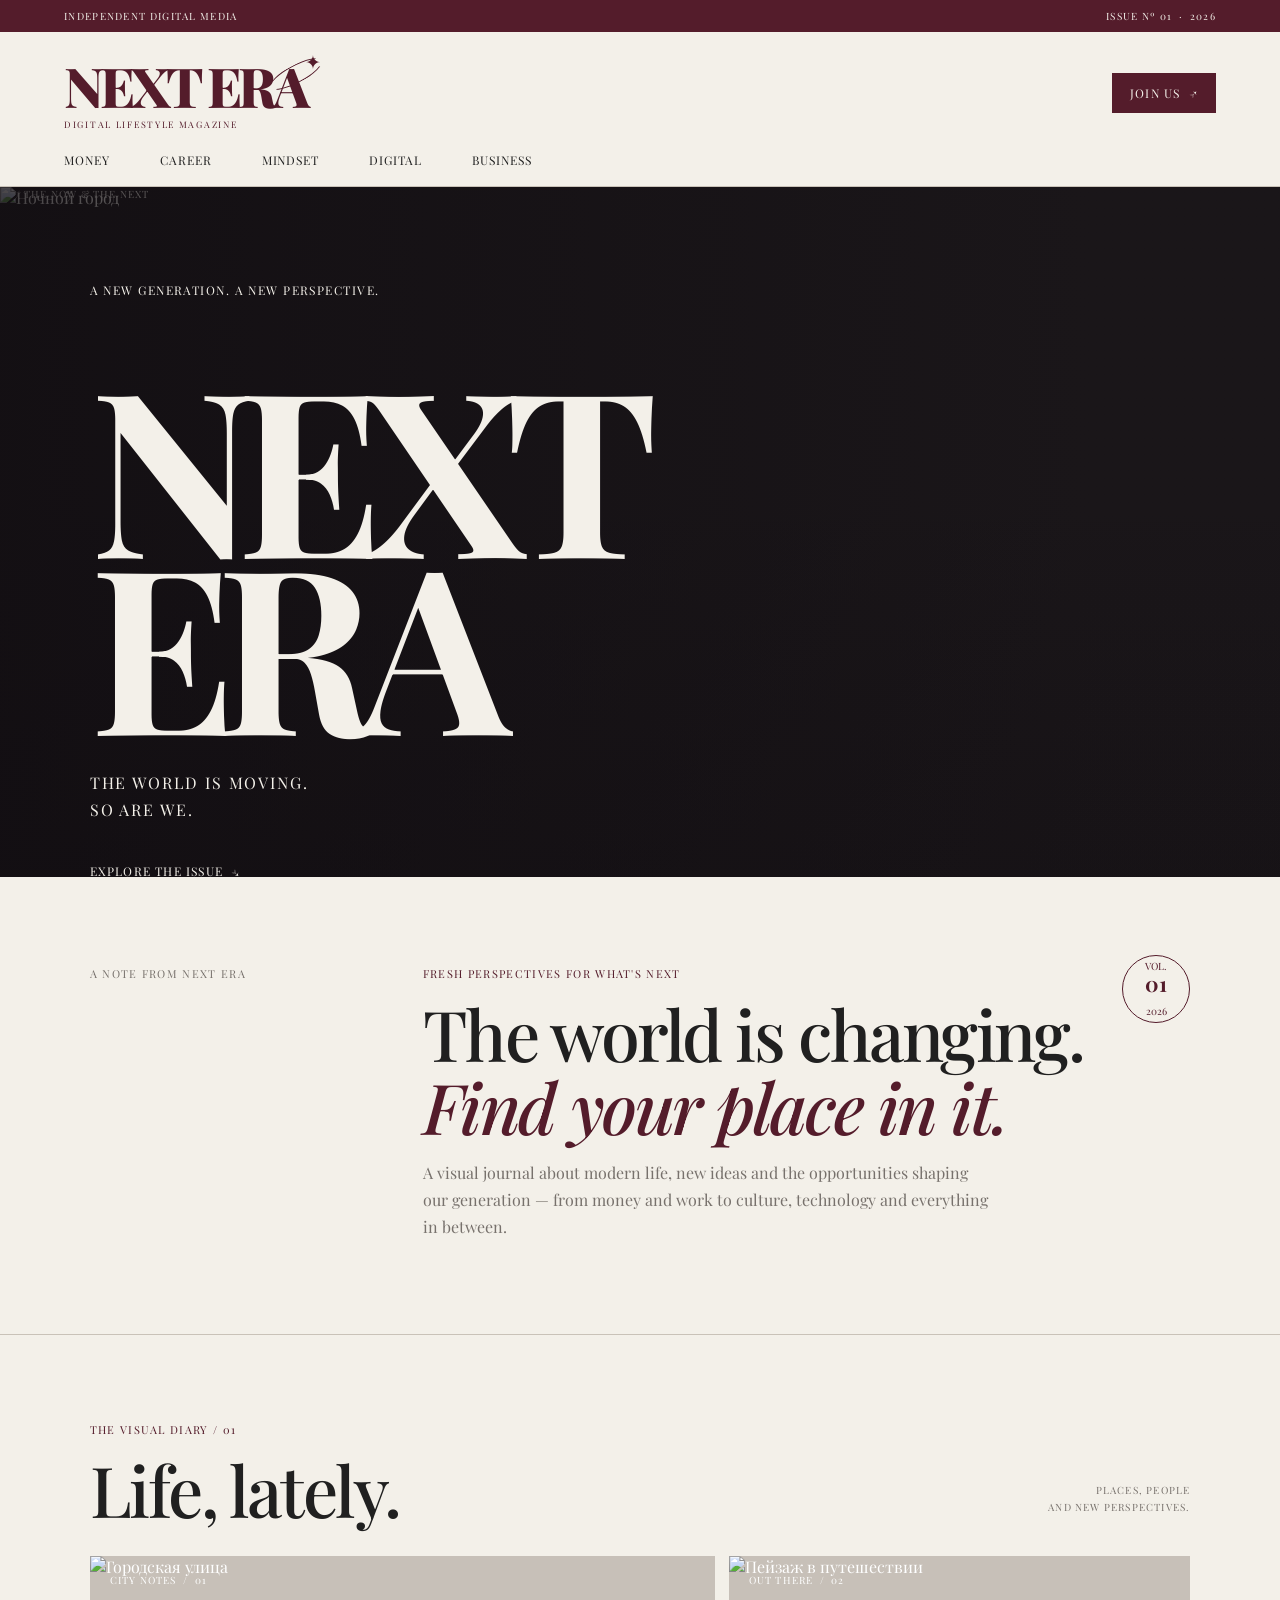
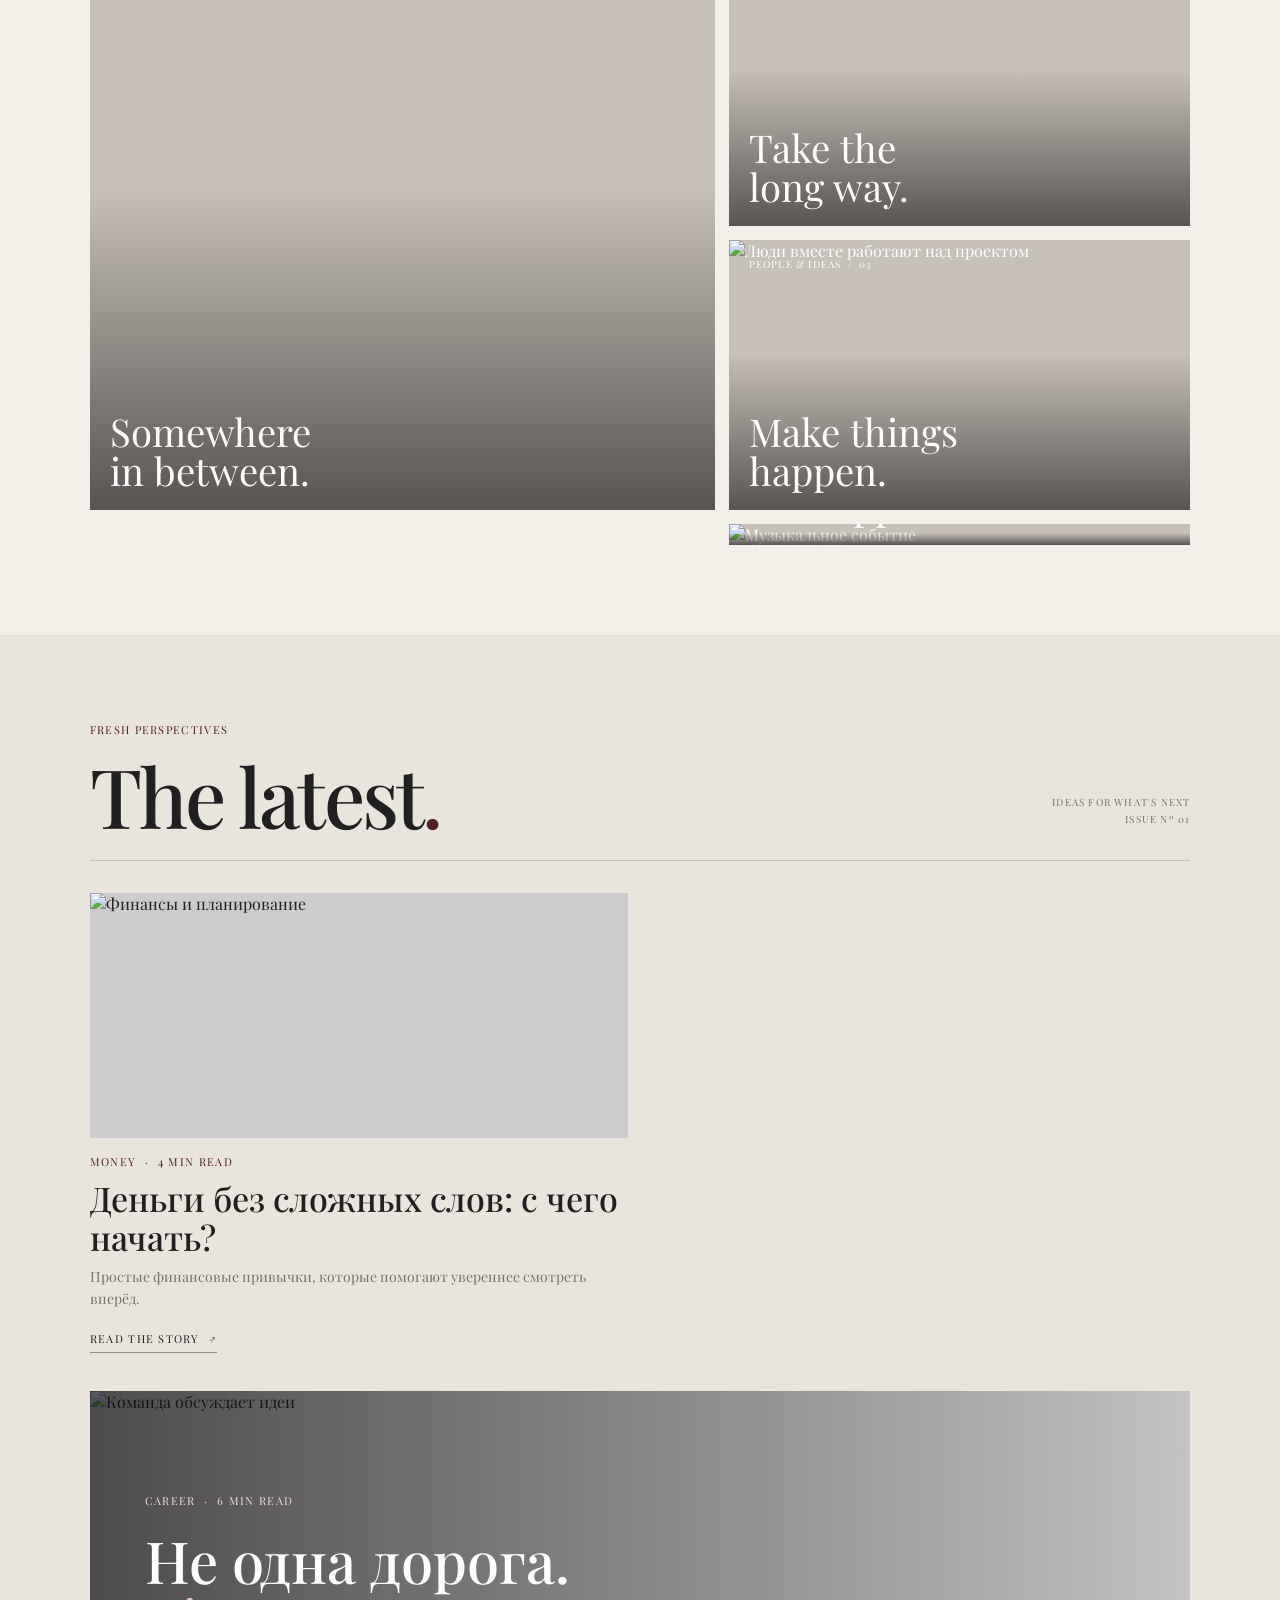
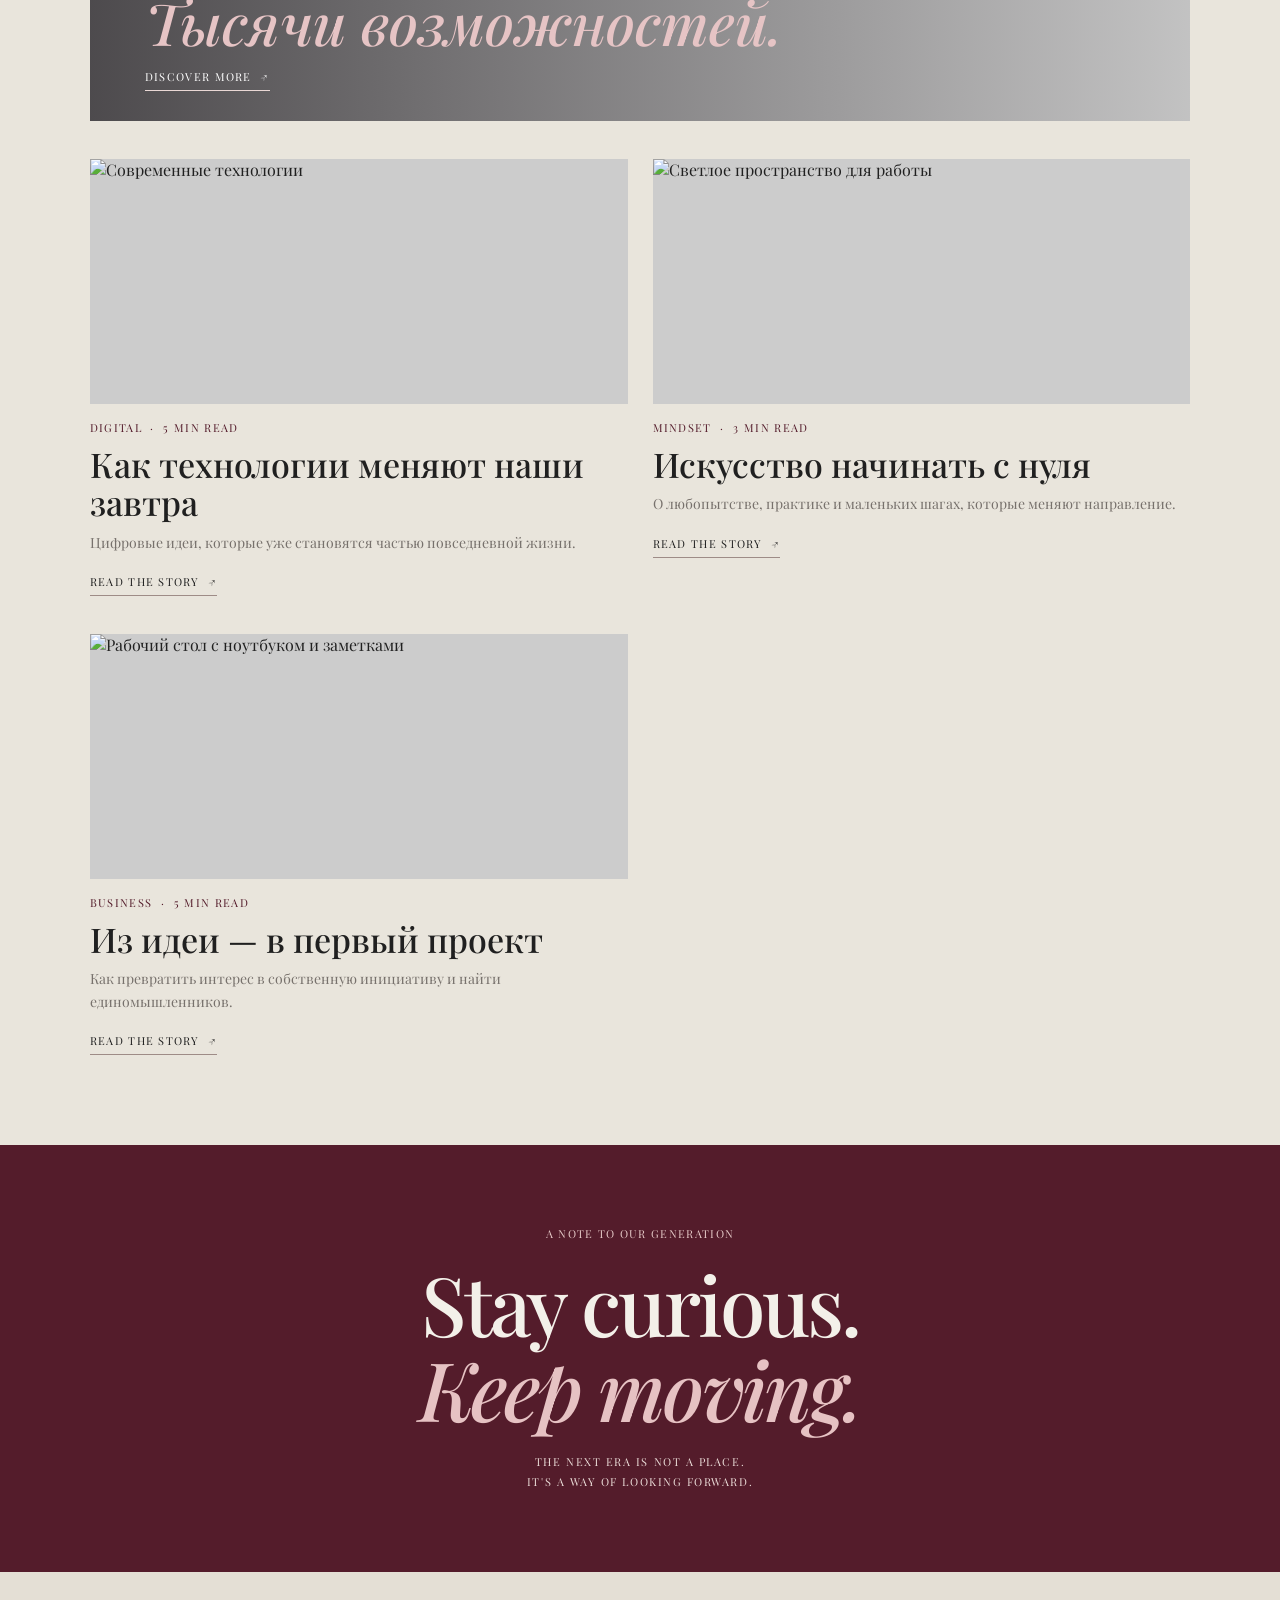
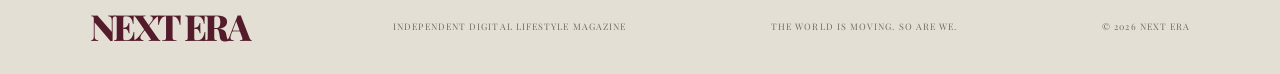
==== commit b54f6649: "Add files via upload" ====
--- a/index.html
+++ b/index.html
@@ -1,32 +1,161 @@
-<!doctype html>
-<html lang="ru"><head>
-<meta charset="utf-8"><meta name="viewport" content="width=device-width,initial-scale=1">
-<meta name="description" content="NEXT ERA — independent digital lifestyle media.">
-<title>NEXT ERA — The world is moving. So are we.</title>
-<link rel="preconnect" href="https://fonts.googleapis.com">
-<link href="https://fonts.googleapis.com/css2?family=DM+Mono:wght@400;500&family=DM+Sans:wght@400;700;800&family=Playfair+Display:ital,wght@0,500;0,600;1,500;1,600&display=swap" rel="stylesheet">
-<link rel="stylesheet" href="style.css"></head><body>
-<div class="topline"><span>INDEPENDENT DIGITAL MEDIA</span><span>ISSUE Nº 01 — 2026</span></div>
-<header><a class="brand" href="#top">NEXT<span>✳</span><br>ERA <small>DIGITAL LIFESTYLE<br>MAGAZINE</small></a><a class="join" href="mailto:hello@nextera.example">JOIN THE ERA ↗</a>
-<nav><a href="#money">MONEY</a><a href="#career">CAREER</a><a href="#mindset">MINDSET</a><a href="#digital">DIGITAL</a><a href="#business">BUSINESS</a></nav></header>
-<main id="top">
-<section class="hero"><div class="shade"></div><div class="hero-copy"><p class="mono light">A NEW GENERATION. A NEW PERSPECTIVE.</p><h1>NEXT<br>ERA<span>✳</span></h1><p class="tag">THE WORLD IS MOVING.<br>SO ARE WE.</p><div class="hero-foot"><span>THE NOW / THE NEXT</span><span>SCROLL TO EXPLORE ↓</span></div></div></section>
-<section class="intro"><p class="mono">01 / OUR POINT OF VIEW</p><div><p class="eyebrow">FRESH PERSPECTIVES FOR WHAT'S NEXT</p><h2>The world doesn't<br>stand still. <em>Neither do we.</em></h2><p class="desc">A visual journal about the things shaping our generation — from money and work to culture, technology and the little moments in between.</p></div><div class="stamp">Nº<br><b>01</b><br>2026</div></section>
-<section class="mosaic"><div class="heading"><div><p class="eyebrow">THE EDIT / 01</p><h2>Life in <em>motion.</em></h2></div><p class="mono muted">A COLLECTION OF IDEAS,<br>PLACES AND NEW DIRECTIONS.</p></div>
-<div class="grid">
-<a class="tile city" href="#career"><img src="https://images.unsplash.com/photo-1519501025264-65ba15a82390?auto=format&fit=crop&w=1400&q=85" alt="Город вечером"><small>01 / CITY NOTES</small><strong>Somewhere<br>between here<br><i>and next.</i></strong></a>
-<a class="tile travel" href="#mindset"><img src="https://images.unsplash.com/photo-1500530855697-b586d89ba3ee?auto=format&fit=crop&w=1000&q=85" alt="Путешествие"><small>02 / OUT THERE</small><strong>Take the<br>long way.</strong></a>
-<a class="tile people" href="#business"><img src="https://images.unsplash.com/photo-1521737711867-e3b97375f902?auto=format&fit=crop&w=1000&q=85" alt="Команда обсуждает идеи"><small>03 / PEOPLE AT WORK</small><strong>Ideas need<br>people.</strong></a>
-<div class="note"><b>✳</b><p>“The future belongs<br>to the curious.”</p><small>A NOTE TO OUR GENERATION</small></div>
-<a class="tile culture" href="#digital"><img src="https://images.unsplash.com/photo-1506157786151-b8491531f063?auto=format&fit=crop&w=1200&q=85" alt="Концерт"><small>04 / CULTURE FILES</small><strong>Feel it<br>all.</strong></a></div></section>
-<section class="latest"><div class="heading"><div><p class="eyebrow">FRESH PERSPECTIVES</p><h2>The latest<span>.</span></h2></div><p class="mono muted">IDEAS FOR WHAT'S NEXT — Nº 01</p></div>
-<div class="articles">
-<article id="money"><a class="photo" href="#money"><img src="https://images.unsplash.com/photo-1554224155-6726b3ff858f?auto=format&fit=crop&w=1200&q=85" alt="Финансы и документы"><b>↗</b></a><p class="eyebrow">MONEY · 4 MIN READ</p><h3>Деньги без сложных слов: с чего начать?</h3><p class="desc">Простые финансовые привычки, которые помогают увереннее смотреть вперёд.</p><a class="read" href="mailto:hello@nextera.example">READ THE STORY ↗</a></article>
-<article class="wide" id="career"><a class="photo overlay" href="#career"><img src="https://images.unsplash.com/photo-1521737711867-e3b97375f902?auto=format&fit=crop&w=1400&q=85" alt="Люди работают вместе"><div><p class="mono light">CAREER · 6 MIN READ</p><h3>Не одна дорога.<br><i>Тысячи возможностей.</i></h3><span>DISCOVER MORE ↗</span></div></a></article>
-<article id="digital"><a class="photo" href="#digital"><img src="https://images.unsplash.com/photo-1518770660439-4636190af475?auto=format&fit=crop&w=1200&q=85" alt="Электронные технологии"><b>↗</b></a><p class="eyebrow">DIGITAL · 5 MIN READ</p><h3>Как технологии меняют наши завтра</h3><p class="desc">Цифровые идеи, которые уже становятся частью повседневной жизни.</p><a class="read" href="mailto:hello@nextera.example">READ THE STORY ↗</a></article>
-<article id="mindset"><a class="photo" href="#mindset"><img src="https://images.unsplash.com/photo-1497366754035-f200968a6e72?auto=format&fit=crop&w=1200&q=85" alt="Современное рабочее пространство"><b>↗</b></a><p class="eyebrow">MINDSET · 3 MIN READ</p><h3>Искусство начинать с нуля</h3><p class="desc">Почему любопытство, практика и маленькие шаги могут менять направление.</p><a class="read" href="mailto:hello@nextera.example">READ THE STORY ↗</a></article>
-<article id="business"><a class="photo" href="#business"><img src="https://images.unsplash.com/photo-1522542550221-31fd19575a2d?auto=format&fit=crop&w=1200&q=85" alt="Ноутбук и заметки"><b>↗</b></a><p class="eyebrow">BUSINESS · 5 MIN READ</p><h3>Из идеи — в первый проект</h3><p class="desc">Как превратить любопытство в инициативу и найти единомышленников.</p><a class="read" href="mailto:hello@nextera.example">READ THE STORY ↗</a></article>
-</div></section>
-<section class="manifesto"><div class="manifesto-top"><span>02 / THE NEXT CHAPTER</span><span>ALWAYS IN PROGRESS</span></div><b class="star">✳</b><h2>Stay curious.<br><i>Stay in motion.</i></h2><p>Не обязательно знать весь маршрут.<br>Достаточно быть открытым следующему шагу.</p><a href="mailto:hello@nextera.example">BE PART OF THE CONVERSATION ↗</a></section>
-</main><footer><div>NEXT ERA<span>✳</span></div><p>INDEPENDENT DIGITAL LIFESTYLE MEDIA <span>THE WORLD IS MOVING. SO ARE WE.</span> © 2026 NEXT ERA</p></footer>
-</body></html>+<!DOCTYPE html>
+<html lang="ru">
+<head>
+  <meta charset="UTF-8">
+  <meta name="viewport" content="width=device-width, initial-scale=1">
+  <meta name="description" content="NEXT ERA — independent digital lifestyle magazine.">
+  <title>NEXT ERA — Digital Lifestyle Magazine</title>
+  <link rel="preconnect" href="https://fonts.googleapis.com">
+  <link rel="preconnect" href="https://fonts.gstatic.com" crossorigin>
+  <link href="https://fonts.googleapis.com/css2?family=Playfair+Display:wght@400;500;600;700;800&display=swap" rel="stylesheet">
+  <link rel="stylesheet" href="style.css">
+</head>
+<body>
+  <div class="edition-bar">
+    <span>INDEPENDENT DIGITAL MEDIA</span>
+    <span>ISSUE Nº 01&nbsp; · &nbsp;2026</span>
+  </div>
+
+  <header class="site-header">
+    <a class="logo" href="#home" aria-label="NEXT ERA home">
+      <span class="logo-name">NEXT ERA</span>
+      <span class="orbit" aria-hidden="true"></span>
+      <span class="logo-star" aria-hidden="true">✦</span>
+      <span class="logo-caption">DIGITAL LIFESTYLE MAGAZINE</span>
+    </a>
+    <a class="header-link" href="mailto:hello@nextera.example">JOIN US&nbsp; ↗</a>
+    <nav class="main-nav" aria-label="Разделы">
+      <a href="#money">MONEY</a>
+      <a href="#career">CAREER</a>
+      <a href="#mindset">MINDSET</a>
+      <a href="#digital">DIGITAL</a>
+      <a href="#business">BUSINESS</a>
+    </nav>
+  </header>
+
+  <main id="home">
+    <section class="cover">
+      <img class="cover-photo" src="https://images.unsplash.com/photo-1519608487953-e999c86e7455?auto=format&fit=crop&w=1800&q=85" alt="Ночной город">
+      <div class="cover-overlay"></div>
+      <div class="cover-copy">
+        <p class="cover-kicker">A NEW GENERATION. A NEW PERSPECTIVE.</p>
+        <h1>NEXT<br>ERA</h1>
+        <p class="cover-slogan">THE WORLD IS MOVING.<br>SO ARE WE.</p>
+        <a class="cover-button" href="#latest">EXPLORE THE ISSUE&nbsp; ↘</a>
+      </div>
+      <div class="cover-number">01 / THE NOW &amp; THE NEXT</div>
+    </section>
+
+    <section class="intro">
+      <p class="section-label">A NOTE FROM NEXT ERA</p>
+      <div class="intro-main">
+        <p class="small-label">FRESH PERSPECTIVES FOR WHAT'S NEXT</p>
+        <h2>The world is changing.<br><em>Find your place in it.</em></h2>
+        <p class="intro-text">A visual journal about modern life, new ideas and the opportunities shaping our generation — from money and work to culture, technology and everything in between.</p>
+      </div>
+      <div class="issue-mark">VOL.<br><strong>01</strong><br>2026</div>
+    </section>
+
+    <section class="visual-diary">
+      <div class="section-heading">
+        <div>
+          <p class="small-label">THE VISUAL DIARY / 01</p>
+          <h2>Life, lately.</h2>
+        </div>
+        <p class="heading-note">PLACES, PEOPLE<br>AND NEW PERSPECTIVES.</p>
+      </div>
+
+      <div class="diary-grid">
+        <a class="diary-card diary-large" href="#career">
+          <img src="https://images.unsplash.com/photo-1519501025264-65ba15a82390?auto=format&fit=crop&w=1100&q=85" alt="Городская улица">
+          <span class="photo-caption">CITY NOTES&nbsp; / &nbsp;01</span>
+          <span class="photo-title">Somewhere<br>in between.</span>
+        </a>
+        <a class="diary-card diary-small diary-travel" href="#mindset">
+          <img src="https://images.unsplash.com/photo-1500530855697-b586d89ba3ee?auto=format&fit=crop&w=850&q=85" alt="Пейзаж в путешествии">
+          <span class="photo-caption">OUT THERE&nbsp; / &nbsp;02</span>
+          <span class="photo-title">Take the<br>long way.</span>
+        </a>
+        <a class="diary-card diary-small diary-people" href="#business">
+          <img src="https://images.unsplash.com/photo-1521737711867-e3b97375f902?auto=format&fit=crop&w=850&q=85" alt="Люди вместе работают над проектом">
+          <span class="photo-caption">PEOPLE &amp; IDEAS&nbsp; / &nbsp;03</span>
+          <span class="photo-title">Make things<br>happen.</span>
+        </a>
+        <a class="diary-card diary-wide" href="#digital">
+          <img src="https://images.unsplash.com/photo-1506157786151-b8491531f063?auto=format&fit=crop&w=1100&q=85" alt="Музыкальное событие">
+          <span class="photo-caption">CULTURE FILES&nbsp; / &nbsp;04</span>
+          <span class="photo-title">Be where<br>life happens.</span>
+        </a>
+      </div>
+    </section>
+
+    <section class="latest" id="latest">
+      <div class="section-heading latest-heading">
+        <div>
+          <p class="small-label">FRESH PERSPECTIVES</p>
+          <h2>The latest<span>.</span></h2>
+        </div>
+        <p class="heading-note">IDEAS FOR WHAT'S NEXT<br>ISSUE Nº 01</p>
+      </div>
+
+      <div class="story-grid">
+        <article class="story" id="money">
+          <a class="story-image" href="#money"><img src="https://images.unsplash.com/photo-1554224155-6726b3ff858f?auto=format&fit=crop&w=1000&q=85" alt="Финансы и планирование"></a>
+          <p class="story-category">MONEY&nbsp; · &nbsp;4 MIN READ</p>
+          <h3>Деньги без сложных слов: с чего начать?</h3>
+          <p class="story-summary">Простые финансовые привычки, которые помогают увереннее смотреть вперёд.</p>
+          <a class="read-link" href="mailto:hello@nextera.example">READ THE STORY&nbsp; ↗</a>
+        </article>
+
+        <article class="story story-feature" id="career">
+          <a class="feature-image" href="#career">
+            <img src="https://images.unsplash.com/photo-1521737711867-e3b97375f902?auto=format&fit=crop&w=1400&q=85" alt="Команда обсуждает идеи">
+            <span class="feature-text">
+              <span class="story-category">CAREER&nbsp; · &nbsp;6 MIN READ</span>
+              <strong>Не одна дорога.<br><em>Тысячи возможностей.</em></strong>
+              <span class="read-link">DISCOVER MORE&nbsp; ↗</span>
+            </span>
+          </a>
+        </article>
+
+        <article class="story" id="digital">
+          <a class="story-image" href="#digital"><img src="https://images.unsplash.com/photo-1518770660439-4636190af475?auto=format&fit=crop&w=1000&q=85" alt="Современные технологии"></a>
+          <p class="story-category">DIGITAL&nbsp; · &nbsp;5 MIN READ</p>
+          <h3>Как технологии меняют наши завтра</h3>
+          <p class="story-summary">Цифровые идеи, которые уже становятся частью повседневной жизни.</p>
+          <a class="read-link" href="mailto:hello@nextera.example">READ THE STORY&nbsp; ↗</a>
+        </article>
+
+        <article class="story" id="mindset">
+          <a class="story-image" href="#mindset"><img src="https://images.unsplash.com/photo-1497366754035-f200968a6e72?auto=format&fit=crop&w=1000&q=85" alt="Светлое пространство для работы"></a>
+          <p class="story-category">MINDSET&nbsp; · &nbsp;3 MIN READ</p>
+          <h3>Искусство начинать с нуля</h3>
+          <p class="story-summary">О любопытстве, практике и маленьких шагах, которые меняют направление.</p>
+          <a class="read-link" href="mailto:hello@nextera.example">READ THE STORY&nbsp; ↗</a>
+        </article>
+
+        <article class="story" id="business">
+          <a class="story-image" href="#business"><img src="https://images.unsplash.com/photo-1522542550221-31fd19575a2d?auto=format&fit=crop&w=1000&q=85" alt="Рабочий стол с ноутбуком и заметками"></a>
+          <p class="story-category">BUSINESS&nbsp; · &nbsp;5 MIN READ</p>
+          <h3>Из идеи — в первый проект</h3>
+          <p class="story-summary">Как превратить интерес в собственную инициативу и найти единомышленников.</p>
+          <a class="read-link" href="mailto:hello@nextera.example">READ THE STORY&nbsp; ↗</a>
+        </article>
+      </div>
+    </section>
+
+    <section class="closing">
+      <p class="small-label">A NOTE TO OUR GENERATION</p>
+      <h2>Stay curious.<br><em>Keep moving.</em></h2>
+      <p>THE NEXT ERA IS NOT A PLACE.<br>IT'S A WAY OF LOOKING FORWARD.</p>
+    </section>
+  </main>
+
+  <footer class="footer">
+    <a class="footer-logo" href="#home">NEXT ERA</a>
+    <p>INDEPENDENT DIGITAL LIFESTYLE MAGAZINE</p>
+    <p>THE WORLD IS MOVING. SO ARE WE.</p>
+    <p>© 2026 NEXT ERA</p>
+  </footer>
+</body>
+</html>
--- a/style.css
+++ b/style.css
@@ -1,2 +1,91 @@
-*{box-sizing:border-box} :root{--wine:#541c2b;--paper:#f3f0e9;--ink:#202020;--muted:#77736e;--line:#c9c2b8}html{scroll-behavior:smooth}body{margin:0;background:var(--paper);color:var(--ink);font-family:"DM Sans",Arial,sans-serif}a{color:inherit;text-decoration:none}.mono,.eyebrow,small{font-family:"DM Mono",monospace;letter-spacing:.14em}.topline{height:34px;background:var(--wine);color:var(--paper);display:flex;justify-content:space-between;align-items:center;padding:0 5%;font:10px "DM Mono";letter-spacing:.13em}header{padding:28px 5% 22px;display:grid;grid-template-columns:1fr auto;border-bottom:1px solid var(--line)}.brand{font-size:clamp(36px,5vw,58px);font-weight:800;letter-spacing:-.09em;line-height:.75;color:var(--wine);width:max-content}.brand>span,footer div span{font-size:.36em;vertical-align:top;margin-left:5px}.brand small{display:inline-block;font-size:8px;line-height:1.5;letter-spacing:.12em;border-left:1px solid var(--line);padding-left:12px;margin-left:12px;color:#777;vertical-align:middle}.join{background:var(--wine);color:var(--paper);padding:15px 20px;font:10px "DM Mono";letter-spacing:.1em;height:max-content}nav{grid-column:1/-1;display:flex;gap:clamp(18px,4vw,54px);padding-top:28px;font:11px "DM Mono";letter-spacing:.06em}nav a:hover,.read:hover{color:var(--wine)}.hero{height:min(760px,78vw);min-height:570px;position:relative;color:var(--paper);background:#17141a url("https://images.unsplash.com/photo-1519608487953-e999c86e7455?auto=format&fit=crop&w=2200&q=90") center/cover}.shade{position:absolute;inset:0;background:linear-gradient(90deg,rgba(15,12,17,.84),rgba(15,12,17,.16)),linear-gradient(0deg,rgba(15,12,17,.5),transparent 50%)}.hero-copy{position:absolute;inset:0;padding:8% 7%;display:flex;flex-direction:column;align-items:flex-start}.mono{font-size:10px;letter-spacing:.16em}.light{color:#eadbd7}.hero h1{font-size:clamp(110px,21vw,285px);line-height:.72;letter-spacing:-.105em;margin:7vh 0 34px}.hero h1 span{font-size:.17em;color:#dfb2b8;vertical-align:top;margin-left:.1em}.tag{font:13px/1.9 "DM Mono";letter-spacing:.17em}.hero-foot{margin-top:auto;width:100%;display:flex;justify-content:space-between;font:9px "DM Mono";letter-spacing:.15em}.intro{padding:100px 7%;display:grid;grid-template-columns:1fr 2.2fr auto;gap:30px;border-bottom:1px solid var(--line)}.intro>.mono{color:#777}.eyebrow{font-size:10px;color:var(--wine)}h2{font:clamp(43px,6vw,82px)/1.02 "Playfair Display",Georgia,serif;letter-spacing:-.04em;margin:17px 0 22px}.intro h2 em,.heading h2 em{color:var(--wine)}.desc{color:#716b65;line-height:1.75;font-size:14px;max-width:540px}.stamp{border:1px solid var(--wine);border-radius:50%;width:72px;height:72px;display:grid;place-content:center;text-align:center;color:var(--wine);font:9px/1.2 "DM Mono"}.stamp b{font-size:20px}.mosaic{padding:85px 7% 110px}.heading{display:flex;justify-content:space-between;align-items:end;margin-bottom:38px}.heading h2{margin-bottom:0}.muted{color:#777;text-align:right;line-height:1.8;font-size:9px}.grid{display:grid;grid-template-columns:1.18fr .82fr;grid-template-rows:360px 270px 290px;gap:16px}.tile{position:relative;display:block;overflow:hidden;color:white;background:var(--wine)}.tile img,.photo img{width:100%;height:100%;object-fit:cover;display:block;transition:transform .65s}.tile:hover img,.photo:hover img{transform:scale(1.04)}.tile:after{content:"";position:absolute;inset:0;background:linear-gradient(0deg,rgba(10,9,12,.68),transparent 58%)}.tile small{position:absolute;z-index:1;top:18px;left:20px;font-size:9px}.tile strong{position:absolute;z-index:1;left:25px;bottom:24px;font:clamp(30px,4vw,56px)/.98 "Playfair Display"}.tile i{color:#e7bdc1}.city{grid-row:span 2}.travel{grid-column:2}.people{grid-column:1;grid-row:3}.note{grid-column:2;grid-row:2;background:var(--wine);color:var(--paper);display:flex;flex-direction:column;align-items:center;justify-content:center;text-align:center}.note b,.star{font-size:40px;color:#e4b9bd}.note p{font:italic 34px/1.1 "Playfair Display"}.note small{font-size:8px;color:#e4c9c8}.culture{grid-column:2;grid-row:3}.latest{background:#e9e5dc;padding:85px 7% 105px}.latest .heading{border-bottom:1px solid var(--line);padding-bottom:25px}.latest .heading h2{font-size:clamp(55px,8vw,100px)}.latest .heading h2 span{color:var(--wine)}.articles{display:grid;grid-template-columns:1fr 1fr;gap:50px 28px}.photo{height:300px;display:block;position:relative;overflow:hidden;background:#ccc}.photo>b{position:absolute;right:16px;top:16px;width:40px;height:40px;border-radius:50%;background:var(--paper);color:var(--wine);display:grid;place-items:center}.articles .eyebrow{margin-top:18px}.articles h3{font:clamp(27px,3vw,41px)/1.1 "Playfair Display";margin:14px 0}.read{display:inline-block;border-bottom:1px solid #8e7773;padding-bottom:7px;font:10px "DM Mono";letter-spacing:.13em}.wide{grid-column:1/-1}.wide .photo{height:460px}.overlay:after{content:"";position:absolute;inset:0;background:linear-gradient(90deg,rgba(15,12,17,.7),transparent)}.overlay div{position:absolute;z-index:1;left:6%;bottom:8%;color:white}.overlay h3{font-size:clamp(38px,6vw,70px);line-height:1.03}.overlay h3 i{color:#e7bdc1}.overlay div>span{font:10px "DM Mono";letter-spacing:.15em}.manifesto{background:var(--wine);color:var(--paper);padding:34px 7% 85px;text-align:center}.manifesto-top{display:flex;justify-content:space-between;font:9px "DM Mono";letter-spacing:.14em;color:#dfc1c2}.star{display:block;margin-top:60px}.manifesto h2{font-size:clamp(52px,8vw,98px);margin:22px}.manifesto h2 i{color:#e4b9bd}.manifesto p{line-height:1.8;color:#e5d8d5}.manifesto>a{display:inline-block;border:1px solid #d6b5b8;padding:15px 20px;margin-top:22px;font:9px "DM Mono";letter-spacing:.12em}footer{background:#e4dfd5;padding:42px 7% 22px}footer>div{font-size:clamp(60px,11vw,130px);font-weight:800;letter-spacing:-.09em;color:var(--wine)}footer>p{border-top:1px solid var(--line);padding-top:20px;margin-top:30px;display:flex;justify-content:space-between;gap:12px;font:8px "DM Mono";letter-spacing:.09em;color:#716b65}
-@media(max-width:700px){.topline{font-size:8px;padding:0 4%}header{padding:22px 5% 18px}.brand{font-size:39px}.brand small{font-size:6px;padding-left:8px;margin-left:7px}.join{padding:13px 11px;font-size:8px}nav{justify-content:space-between;gap:0;padding-top:22px;font-size:8px}.hero{height:82vh;min-height:590px;max-height:760px}.hero-copy{padding:13% 6% 8%}.hero h1{font-size:clamp(108px,25vw,175px);margin:10vh 0 28px}.tag{font-size:10px}.intro{padding:70px 5%;grid-template-columns:1fr auto;gap:18px}.intro>.mono{grid-column:1/-1}.intro h2{font-size:45px}.intro .desc{font-size:13px}.stamp{width:56px;height:56px;font-size:8px}.mosaic,.latest{padding:65px 5% 75px}.heading h2{font-size:47px}.muted{font-size:7px}.grid{grid-template-columns:1fr 1fr;grid-template-rows:280px 210px 225px;gap:9px}.city{grid-column:1/-1;grid-row:1}.travel{grid-column:1;grid-row:2}.people{grid-column:2;grid-row:2}.note{grid-column:1/-1;grid-row:3}.culture{display:none}.tile small{font-size:7px;left:11px;top:12px}.tile strong{font-size:27px;left:13px;bottom:15px}.note p{font-size:27px;margin:10px}.note small{font-size:7px}.latest .heading h2{font-size:57px}.articles{grid-template-columns:1fr;gap:38px}.wide{grid-column:auto}.photo{height:245px}.wide .photo{height:370px}.overlay h3{font-size:42px}.manifesto{padding:28px 5% 65px}.manifesto-top{font-size:7px}.star{margin-top:45px}.manifesto h2{font-size:53px}footer{padding:34px 5% 20px}footer>p{flex-direction:column;gap:9px;font-size:7px}}
+*{box-sizing:border-box}
+:root{--wine:#541c2b;--paper:#f3f0e9;--ink:#202020;--muted:#77716c;--line:#c9c2b8}
+html{scroll-behavior:smooth}
+body{margin:0;background:var(--paper);color:var(--ink);font-family:"Playfair Display",Georgia,serif}
+a{color:inherit;text-decoration:none}
+.edition-bar{height:32px;background:var(--wine);color:var(--paper);display:flex;justify-content:space-between;align-items:center;padding:0 5%;font-size:10px;letter-spacing:.13em}
+.site-header{padding:24px 5% 18px;display:grid;grid-template-columns:1fr auto;align-items:center;border-bottom:1px solid var(--line)}
+.logo{position:relative;display:block;width:max-content;color:var(--wine);padding:2px 0 0}
+.logo-name{font-size:clamp(36px,5vw,55px);font-weight:800;letter-spacing:-.075em;line-height:1}
+.logo-caption{display:block;margin-top:5px;font-size:9px;letter-spacing:.19em}
+.orbit{position:absolute;width:58px;height:18px;border:1.5px solid var(--wine);border-left-color:transparent;border-right-color:transparent;border-radius:50%;right:-19px;top:9px;transform:rotate(-28deg)}
+.logo-star{position:absolute;right:-15px;top:-8px;font-size:19px;color:var(--wine)}
+.header-link{background:var(--wine);color:var(--paper);padding:12px 18px;font-size:12px;letter-spacing:.1em}
+.main-nav{grid-column:1/-1;display:flex;gap:clamp(20px,4vw,50px);padding-top:22px;font-size:12px;letter-spacing:.08em}
+.main-nav a:hover,.read-link:hover{color:var(--wine)}
+.cover{height:clamp(500px,67vw,690px);position:relative;overflow:hidden;background:#1b171a;color:var(--paper)}
+.cover-photo{position:absolute;inset:0;width:100%;height:100%;object-fit:cover;object-position:center 48%;filter:saturate(.72)}
+.cover-overlay{position:absolute;inset:0;background:linear-gradient(90deg,rgba(17,13,17,.76),rgba(17,13,17,.1) 85%),linear-gradient(0deg,rgba(17,13,17,.34),transparent 55%)}
+.cover-copy{position:absolute;left:7%;top:12%;right:7%;bottom:8%;display:flex;flex-direction:column;align-items:flex-start}
+.cover-kicker,.cover-slogan,.cover-number,.small-label,.section-label,.heading-note,.photo-caption,.story-category,.read-link,.footer p{letter-spacing:.12em}
+.cover-kicker{font-size:12px}
+.cover h1{font-size:clamp(105px,19vw,230px);line-height:.77;letter-spacing:-.08em;margin:65px 0 24px;font-weight:700}
+.cover-slogan{font-size:16px;line-height:1.7}
+.cover-button{margin-top:24px;border-bottom:1px solid #e7d9d5;padding-bottom:8px;font-size:12px;letter-spacing:.1em}
+.cover-number{margin-top:auto;font-size:10px}
+.intro{padding:78px 7%;display:grid;grid-template-columns:1fr 2.2fr auto;gap:28px;border-bottom:1px solid var(--line);align-items:start}
+.section-label{font-size:11px;color:var(--muted)}
+.small-label{font-size:11px;color:var(--wine)}
+.intro h2,.section-heading h2,.closing h2{font-size:clamp(40px,5.5vw,70px);font-weight:500;line-height:1.04;letter-spacing:-.035em;margin:16px 0}
+.intro h2 em,.closing h2 em{color:var(--wine);font-weight:500}
+.intro-text{font-size:16px;line-height:1.7;color:var(--muted);max-width:570px}
+.issue-mark{width:68px;height:68px;border:1px solid var(--wine);border-radius:50%;display:grid;place-content:center;text-align:center;color:var(--wine);font-size:10px;line-height:1.1}
+.issue-mark strong{font-size:21px}
+.visual-diary{padding:76px 7% 90px}
+.section-heading{display:flex;justify-content:space-between;align-items:end;margin-bottom:30px}
+.section-heading h2{margin-bottom:0}
+.heading-note{text-align:right;font-size:10px;line-height:1.7;color:var(--muted)}
+.diary-grid{display:grid;grid-template-columns:1.15fr .85fr;grid-template-rows:270px 270px;gap:14px}
+.diary-card{position:relative;display:block;overflow:hidden;background:#c7c0b8;color:white}
+.diary-card:after{content:"";position:absolute;inset:0;background:linear-gradient(0deg,rgba(15,12,14,.6),transparent 58%)}
+.diary-card img{width:100%;height:100%;object-fit:cover;display:block;transition:transform .5s}
+.diary-card:hover img{transform:scale(1.025)}
+.diary-large{grid-row:span 2}
+.diary-wide{grid-column:2}
+.photo-caption,.photo-title{position:absolute;z-index:1;left:20px}
+.photo-caption{top:17px;font-size:10px}
+.photo-title{bottom:20px;font-size:clamp(25px,3vw,39px);line-height:1.02}
+.latest{background:#e9e5dc;padding:76px 7% 90px}
+.latest-heading{border-bottom:1px solid var(--line);padding-bottom:22px;margin-bottom:32px}
+.latest-heading h2{font-size:clamp(48px,7vw,82px)}
+.latest-heading h2 span{color:var(--wine)}
+.story-grid{display:grid;grid-template-columns:1fr 1fr;gap:38px 25px}
+.story-image,.feature-image{display:block;position:relative;overflow:hidden;background:#ccc}
+.story-image{height:245px}
+.story-image img,.feature-image img{width:100%;height:100%;object-fit:cover;display:block;transition:transform .5s}
+.story-image:hover img,.feature-image:hover img{transform:scale(1.025)}
+.story-category{font-size:11px;color:var(--wine);margin:16px 0 10px}
+.story h3{font-size:clamp(25px,2.7vw,34px);font-weight:500;line-height:1.13;margin:0 0 10px}
+.story-summary{font-size:14px;line-height:1.6;color:var(--muted);margin:0 0 15px}
+.read-link{display:inline-block;font-size:11px;border-bottom:1px solid #9e8c87;padding-bottom:6px}
+.story-feature{grid-column:1/-1}
+.feature-image{height:330px}
+.feature-image:after{content:"";position:absolute;inset:0;background:linear-gradient(90deg,rgba(17,13,17,.68),rgba(17,13,17,.05))}
+.feature-text{position:absolute;z-index:1;left:5%;bottom:9%;color:white;display:flex;flex-direction:column;align-items:flex-start}
+.feature-text .story-category{color:#f1dedb}
+.feature-text strong{font-size:clamp(32px,5vw,58px);font-weight:500;line-height:1.06;margin:12px 0 16px}
+.feature-text strong em{color:#e6c4c5}
+.feature-text .read-link{border-color:#ead8d5}
+.closing{background:var(--wine);color:var(--paper);padding:70px 7%;text-align:center}
+.closing .small-label{color:#e5c9c7}
+.closing h2{font-size:clamp(48px,7vw,82px);margin:20px 0}
+.closing h2 em{color:#e6c2c3}
+.closing>p:last-child{font-size:11px;line-height:1.8;letter-spacing:.14em;color:#eadbd7}
+.footer{padding:30px 7% 24px;display:flex;align-items:center;justify-content:space-between;gap:18px;flex-wrap:wrap;background:#e4dfd5}
+.footer-logo{font-size:36px;font-weight:800;letter-spacing:-.07em;color:var(--wine)}
+.footer p{font-size:9px;color:#716b65;margin:0}
+@media(max-width:700px){
+ .edition-bar{font-size:8px;padding:0 4%}
+ .site-header{padding:20px 5% 16px}
+ .logo-name{font-size:39px}.logo-caption{font-size:7px}.orbit{width:43px;height:14px;right:-14px;top:8px}.logo-star{right:-12px;top:-7px;font-size:15px}
+ .header-link{font-size:9px;padding:11px 12px}
+ .main-nav{justify-content:space-between;gap:0;padding-top:20px;font-size:9px}
+ .cover{height:590px;max-height:78vh;min-height:510px}
+ .cover-copy{left:6%;right:6%;top:13%}.cover-kicker{font-size:9px}.cover h1{font-size:clamp(105px,24vw,165px);margin:65px 0 25px}.cover-slogan{font-size:12px}.cover-number{font-size:8px}
+ .intro{padding:58px 5%;grid-template-columns:1fr auto;gap:16px}.section-label{grid-column:1/-1;font-size:9px}.intro h2{font-size:40px}.intro-text{font-size:13px}.issue-mark{width:55px;height:55px;font-size:8px}.issue-mark strong{font-size:17px}
+ .visual-diary,.latest{padding:58px 5% 68px}.section-heading{gap:10px}.section-heading h2{font-size:43px}.heading-note{font-size:8px}
+ .diary-grid{grid-template-columns:1fr 1fr;grid-template-rows:230px 190px;gap:9px}.diary-large{grid-column:1/-1;grid-row:1}.diary-travel{grid-column:1;grid-row:2}.diary-people{grid-column:2;grid-row:2}.diary-wide{display:none}.photo-caption{font-size:8px;left:12px;top:12px}.photo-title{font-size:25px;left:12px;bottom:13px}
+ .latest-heading h2{font-size:53px}.story-grid{grid-template-columns:1fr;gap:32px}.story-feature{grid-column:auto}.story-image{height:220px}.feature-image{height:300px}.feature-text strong{font-size:36px}.story h3{font-size:29px}
+ .closing{padding:58px 5%}.closing h2{font-size:52px}
+ .footer{padding:25px 5%;display:grid;grid-template-columns:1fr 1fr}.footer-logo{font-size:30px}.footer p{font-size:7px}.footer p:nth-of-type(2){text-align:right}
+}
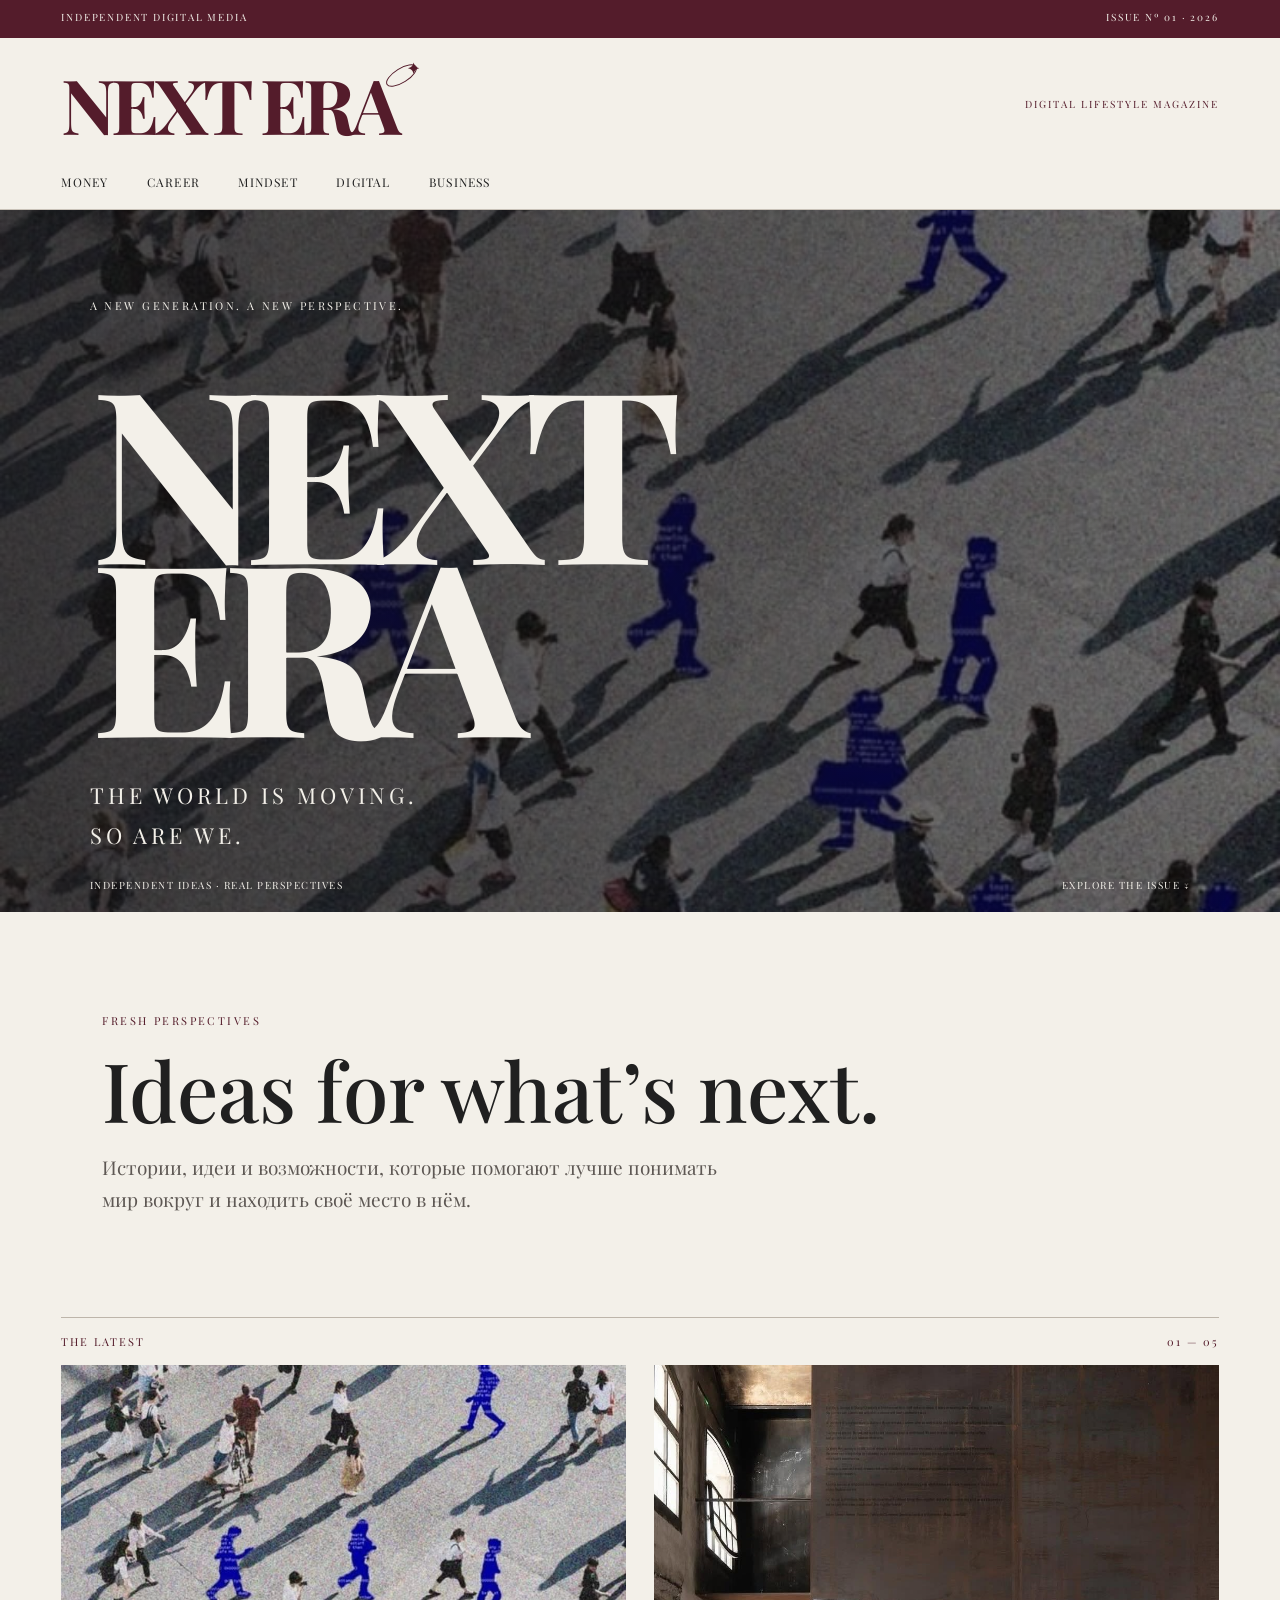
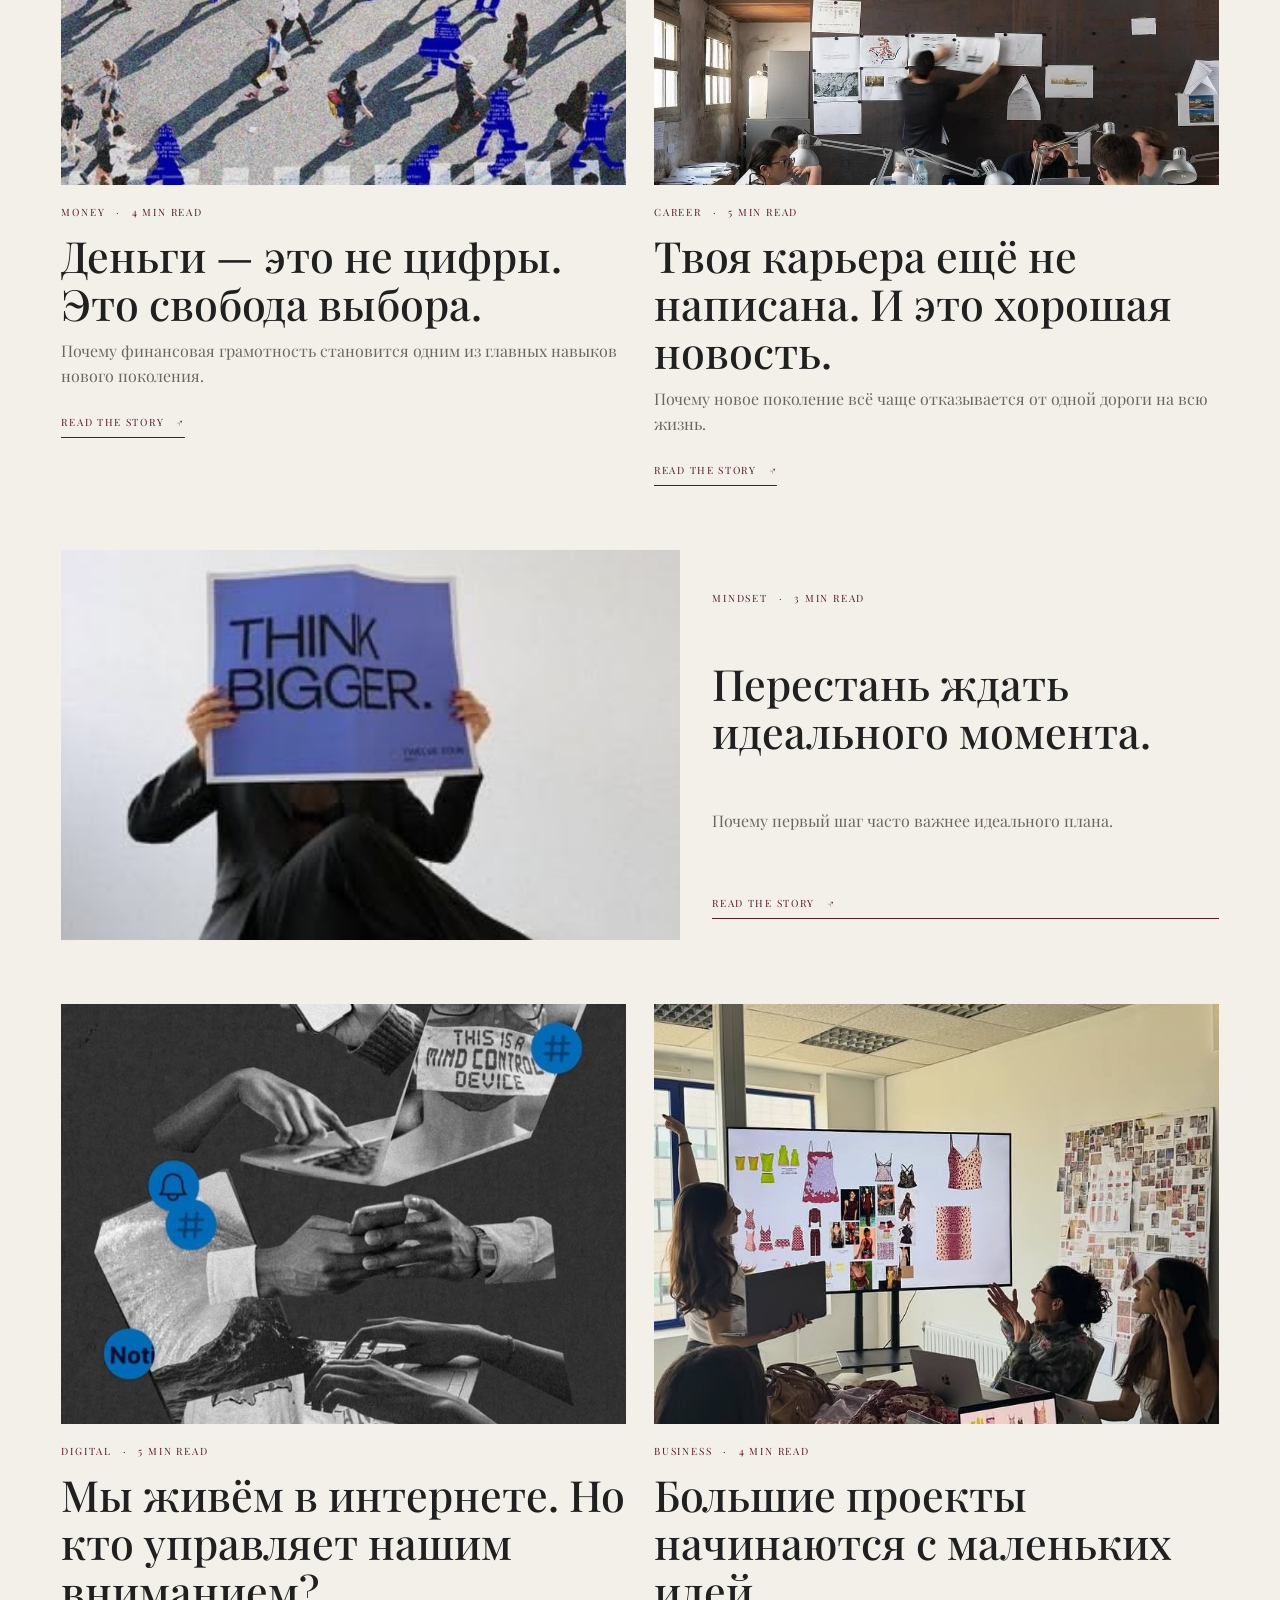
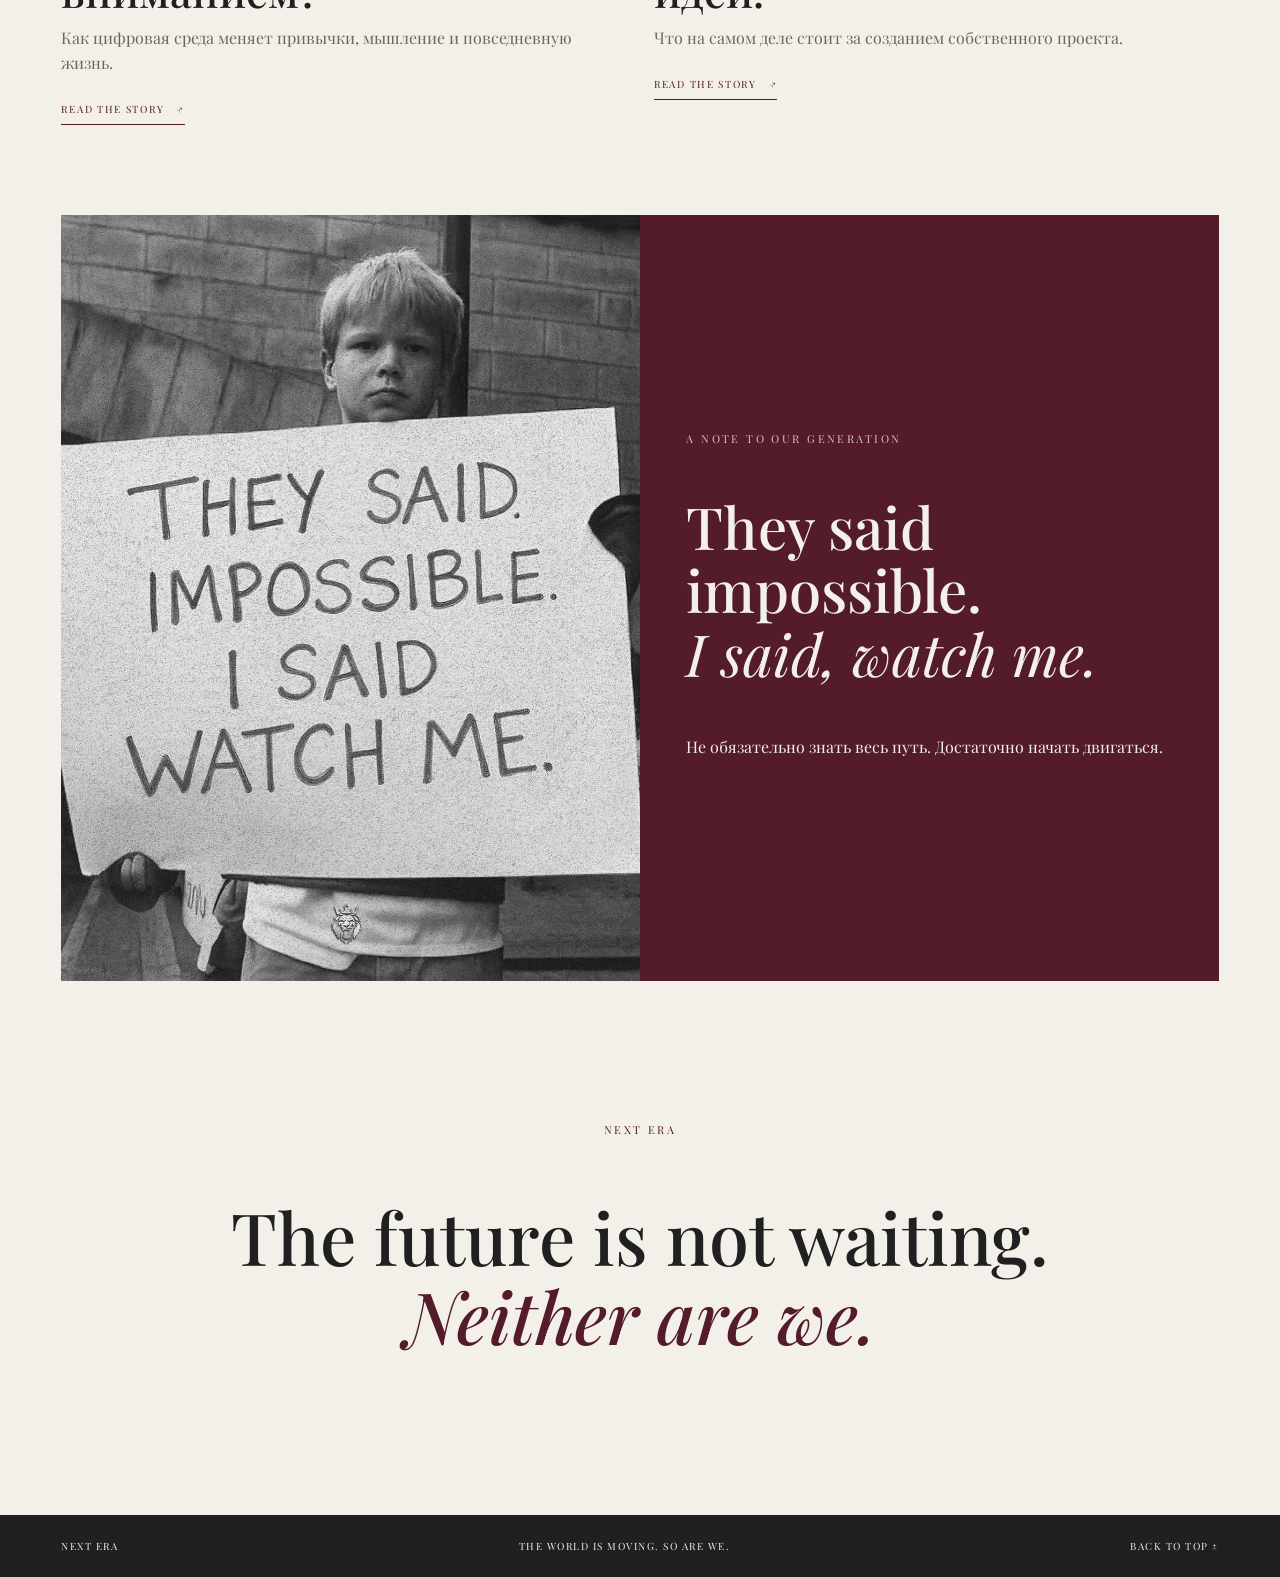
==== commit cfa051f4: "Add files via upload" ====
--- a/index.html
+++ b/index.html
@@ -1,161 +1,73 @@
-<!DOCTYPE html>
-<html lang="ru">
-<head>
-  <meta charset="UTF-8">
-  <meta name="viewport" content="width=device-width, initial-scale=1">
-  <meta name="description" content="NEXT ERA — independent digital lifestyle magazine.">
-  <title>NEXT ERA — Digital Lifestyle Magazine</title>
-  <link rel="preconnect" href="https://fonts.googleapis.com">
-  <link rel="preconnect" href="https://fonts.gstatic.com" crossorigin>
-  <link href="https://fonts.googleapis.com/css2?family=Playfair+Display:wght@400;500;600;700;800&display=swap" rel="stylesheet">
-  <link rel="stylesheet" href="style.css">
-</head>
+<!doctype html>
+<html lang="ru"><head><meta charset="utf-8"><meta name="viewport" content="width=device-width, initial-scale=1">
+<meta name="description" content="NEXT ERA — independent digital lifestyle media."><title>NEXT ERA — Digital Lifestyle Magazine</title>
+<link rel="preconnect" href="https://fonts.googleapis.com"><link rel="preconnect" href="https://fonts.gstatic.com" crossorigin>
+<link href="https://fonts.googleapis.com/css2?family=Playfair+Display:wght@400;500;600;700&display=swap" rel="stylesheet">
+<link rel="stylesheet" href="style.css"></head>
 <body>
-  <div class="edition-bar">
-    <span>INDEPENDENT DIGITAL MEDIA</span>
-    <span>ISSUE Nº 01&nbsp; · &nbsp;2026</span>
-  </div>
+<header class="site-header">
+  <div class="topline"><span>INDEPENDENT DIGITAL MEDIA</span><span>ISSUE Nº 01 · 2026</span></div>
+  <div class="brand-row"><a class="brand" href="index.html">NEXT ERA<span class="orbit"></span><span class="brand-star">✦</span></a><span class="brand-note">DIGITAL LIFESTYLE MAGAZINE</span></div>
+  <nav class="nav"><a href="#money">MONEY</a><a href="#career">CAREER</a><a href="#mindset">MINDSET</a><a href="#digital">DIGITAL</a><a href="#business">BUSINESS</a></nav>
+</header>
+<main>
+  <section class="hero">
+    <img src="assets/crowd-blue.jpg" alt="">
+    <div class="hero-overlay"></div>
+    <div class="hero-content"><p class="eyebrow">A NEW GENERATION. A NEW PERSPECTIVE.</p>
+      <h1>NEXT<br>ERA</h1><p class="hero-tagline">THE WORLD IS MOVING.<br>SO ARE WE.</p>
+      <div class="hero-bottom"><span>INDEPENDENT IDEAS · REAL PERSPECTIVES</span><a href="#latest">EXPLORE THE ISSUE ↓</a></div>
+    </div>
+  </section>
+  <section class="intro"><p class="eyebrow">FRESH PERSPECTIVES</p><h2>Ideas for what’s next.</h2><p>Истории, идеи и возможности, которые помогают лучше понимать мир вокруг и находить своё место в нём.</p></section>
+  <section class="stories" id="latest">
+    <div class="section-heading"><span>THE LATEST</span><span>01 — 05</span></div>
+    <div class="story-grid">
+    <article class="story-card">
+      <a class="story-image" href="articles/money.html"><img src="assets/crowd-blue.jpg" alt=""></a>
+      <div class="story-meta">MONEY <span>·</span> 4 MIN READ</div>
+      <h2><a href="articles/money.html">Деньги — это не цифры. Это свобода выбора.</a></h2>
+      <p>Почему финансовая грамотность становится одним из главных навыков нового поколения.</p>
+      <a class="read-link" href="articles/money.html">READ THE STORY <span>↗</span></a>
+    </article>
 
-  <header class="site-header">
-    <a class="logo" href="#home" aria-label="NEXT ERA home">
-      <span class="logo-name">NEXT ERA</span>
-      <span class="orbit" aria-hidden="true"></span>
-      <span class="logo-star" aria-hidden="true">✦</span>
-      <span class="logo-caption">DIGITAL LIFESTYLE MAGAZINE</span>
-    </a>
-    <a class="header-link" href="mailto:hello@nextera.example">JOIN US&nbsp; ↗</a>
-    <nav class="main-nav" aria-label="Разделы">
-      <a href="#money">MONEY</a>
-      <a href="#career">CAREER</a>
-      <a href="#mindset">MINDSET</a>
-      <a href="#digital">DIGITAL</a>
-      <a href="#business">BUSINESS</a>
-    </nav>
-  </header>
+    <article class="story-card">
+      <a class="story-image" href="articles/career.html"><img src="assets/creative-studio.jpg" alt=""></a>
+      <div class="story-meta">CAREER <span>·</span> 5 MIN READ</div>
+      <h2><a href="articles/career.html">Твоя карьера ещё не написана. И это хорошая новость.</a></h2>
+      <p>Почему новое поколение всё чаще отказывается от одной дороги на всю жизнь.</p>
+      <a class="read-link" href="articles/career.html">READ THE STORY <span>↗</span></a>
+    </article>
 
-  <main id="home">
-    <section class="cover">
-      <img class="cover-photo" src="https://images.unsplash.com/photo-1519608487953-e999c86e7455?auto=format&fit=crop&w=1800&q=85" alt="Ночной город">
-      <div class="cover-overlay"></div>
-      <div class="cover-copy">
-        <p class="cover-kicker">A NEW GENERATION. A NEW PERSPECTIVE.</p>
-        <h1>NEXT<br>ERA</h1>
-        <p class="cover-slogan">THE WORLD IS MOVING.<br>SO ARE WE.</p>
-        <a class="cover-button" href="#latest">EXPLORE THE ISSUE&nbsp; ↘</a>
-      </div>
-      <div class="cover-number">01 / THE NOW &amp; THE NEXT</div>
-    </section>
+    <article class="story-card">
+      <a class="story-image" href="articles/mindset.html"><img src="assets/think-bigger.jpg" alt=""></a>
+      <div class="story-meta">MINDSET <span>·</span> 3 MIN READ</div>
+      <h2><a href="articles/mindset.html">Перестань ждать идеального момента.</a></h2>
+      <p>Почему первый шаг часто важнее идеального плана.</p>
+      <a class="read-link" href="articles/mindset.html">READ THE STORY <span>↗</span></a>
+    </article>
 
-    <section class="intro">
-      <p class="section-label">A NOTE FROM NEXT ERA</p>
-      <div class="intro-main">
-        <p class="small-label">FRESH PERSPECTIVES FOR WHAT'S NEXT</p>
-        <h2>The world is changing.<br><em>Find your place in it.</em></h2>
-        <p class="intro-text">A visual journal about modern life, new ideas and the opportunities shaping our generation — from money and work to culture, technology and everything in between.</p>
-      </div>
-      <div class="issue-mark">VOL.<br><strong>01</strong><br>2026</div>
-    </section>
+    <article class="story-card">
+      <a class="story-image" href="articles/digital.html"><img src="assets/digital-collage.jpg" alt=""></a>
+      <div class="story-meta">DIGITAL <span>·</span> 5 MIN READ</div>
+      <h2><a href="articles/digital.html">Мы живём в интернете. Но кто управляет нашим вниманием?</a></h2>
+      <p>Как цифровая среда меняет привычки, мышление и повседневную жизнь.</p>
+      <a class="read-link" href="articles/digital.html">READ THE STORY <span>↗</span></a>
+    </article>
 
-    <section class="visual-diary">
-      <div class="section-heading">
-        <div>
-          <p class="small-label">THE VISUAL DIARY / 01</p>
-          <h2>Life, lately.</h2>
-        </div>
-        <p class="heading-note">PLACES, PEOPLE<br>AND NEW PERSPECTIVES.</p>
-      </div>
-
-      <div class="diary-grid">
-        <a class="diary-card diary-large" href="#career">
-          <img src="https://images.unsplash.com/photo-1519501025264-65ba15a82390?auto=format&fit=crop&w=1100&q=85" alt="Городская улица">
-          <span class="photo-caption">CITY NOTES&nbsp; / &nbsp;01</span>
-          <span class="photo-title">Somewhere<br>in between.</span>
-        </a>
-        <a class="diary-card diary-small diary-travel" href="#mindset">
-          <img src="https://images.unsplash.com/photo-1500530855697-b586d89ba3ee?auto=format&fit=crop&w=850&q=85" alt="Пейзаж в путешествии">
-          <span class="photo-caption">OUT THERE&nbsp; / &nbsp;02</span>
-          <span class="photo-title">Take the<br>long way.</span>
-        </a>
-        <a class="diary-card diary-small diary-people" href="#business">
-          <img src="https://images.unsplash.com/photo-1521737711867-e3b97375f902?auto=format&fit=crop&w=850&q=85" alt="Люди вместе работают над проектом">
-          <span class="photo-caption">PEOPLE &amp; IDEAS&nbsp; / &nbsp;03</span>
-          <span class="photo-title">Make things<br>happen.</span>
-        </a>
-        <a class="diary-card diary-wide" href="#digital">
-          <img src="https://images.unsplash.com/photo-1506157786151-b8491531f063?auto=format&fit=crop&w=1100&q=85" alt="Музыкальное событие">
-          <span class="photo-caption">CULTURE FILES&nbsp; / &nbsp;04</span>
-          <span class="photo-title">Be where<br>life happens.</span>
-        </a>
-      </div>
-    </section>
-
-    <section class="latest" id="latest">
-      <div class="section-heading latest-heading">
-        <div>
-          <p class="small-label">FRESH PERSPECTIVES</p>
-          <h2>The latest<span>.</span></h2>
-        </div>
-        <p class="heading-note">IDEAS FOR WHAT'S NEXT<br>ISSUE Nº 01</p>
-      </div>
-
-      <div class="story-grid">
-        <article class="story" id="money">
-          <a class="story-image" href="#money"><img src="https://images.unsplash.com/photo-1554224155-6726b3ff858f?auto=format&fit=crop&w=1000&q=85" alt="Финансы и планирование"></a>
-          <p class="story-category">MONEY&nbsp; · &nbsp;4 MIN READ</p>
-          <h3>Деньги без сложных слов: с чего начать?</h3>
-          <p class="story-summary">Простые финансовые привычки, которые помогают увереннее смотреть вперёд.</p>
-          <a class="read-link" href="mailto:hello@nextera.example">READ THE STORY&nbsp; ↗</a>
-        </article>
-
-        <article class="story story-feature" id="career">
-          <a class="feature-image" href="#career">
-            <img src="https://images.unsplash.com/photo-1521737711867-e3b97375f902?auto=format&fit=crop&w=1400&q=85" alt="Команда обсуждает идеи">
-            <span class="feature-text">
-              <span class="story-category">CAREER&nbsp; · &nbsp;6 MIN READ</span>
-              <strong>Не одна дорога.<br><em>Тысячи возможностей.</em></strong>
-              <span class="read-link">DISCOVER MORE&nbsp; ↗</span>
-            </span>
-          </a>
-        </article>
-
-        <article class="story" id="digital">
-          <a class="story-image" href="#digital"><img src="https://images.unsplash.com/photo-1518770660439-4636190af475?auto=format&fit=crop&w=1000&q=85" alt="Современные технологии"></a>
-          <p class="story-category">DIGITAL&nbsp; · &nbsp;5 MIN READ</p>
-          <h3>Как технологии меняют наши завтра</h3>
-          <p class="story-summary">Цифровые идеи, которые уже становятся частью повседневной жизни.</p>
-          <a class="read-link" href="mailto:hello@nextera.example">READ THE STORY&nbsp; ↗</a>
-        </article>
-
-        <article class="story" id="mindset">
-          <a class="story-image" href="#mindset"><img src="https://images.unsplash.com/photo-1497366754035-f200968a6e72?auto=format&fit=crop&w=1000&q=85" alt="Светлое пространство для работы"></a>
-          <p class="story-category">MINDSET&nbsp; · &nbsp;3 MIN READ</p>
-          <h3>Искусство начинать с нуля</h3>
-          <p class="story-summary">О любопытстве, практике и маленьких шагах, которые меняют направление.</p>
-          <a class="read-link" href="mailto:hello@nextera.example">READ THE STORY&nbsp; ↗</a>
-        </article>
-
-        <article class="story" id="business">
-          <a class="story-image" href="#business"><img src="https://images.unsplash.com/photo-1522542550221-31fd19575a2d?auto=format&fit=crop&w=1000&q=85" alt="Рабочий стол с ноутбуком и заметками"></a>
-          <p class="story-category">BUSINESS&nbsp; · &nbsp;5 MIN READ</p>
-          <h3>Из идеи — в первый проект</h3>
-          <p class="story-summary">Как превратить интерес в собственную инициативу и найти единомышленников.</p>
-          <a class="read-link" href="mailto:hello@nextera.example">READ THE STORY&nbsp; ↗</a>
-        </article>
-      </div>
-    </section>
-
-    <section class="closing">
-      <p class="small-label">A NOTE TO OUR GENERATION</p>
-      <h2>Stay curious.<br><em>Keep moving.</em></h2>
-      <p>THE NEXT ERA IS NOT A PLACE.<br>IT'S A WAY OF LOOKING FORWARD.</p>
-    </section>
-  </main>
-
-  <footer class="footer">
-    <a class="footer-logo" href="#home">NEXT ERA</a>
-    <p>INDEPENDENT DIGITAL LIFESTYLE MAGAZINE</p>
-    <p>THE WORLD IS MOVING. SO ARE WE.</p>
-    <p>© 2026 NEXT ERA</p>
-  </footer>
-</body>
-</html>+    <article class="story-card">
+      <a class="story-image" href="articles/business.html"><img src="assets/team-moodboard.jpg" alt=""></a>
+      <div class="story-meta">BUSINESS <span>·</span> 4 MIN READ</div>
+      <h2><a href="articles/business.html">Большие проекты начинаются с маленьких идей.</a></h2>
+      <p>Что на самом деле стоит за созданием собственного проекта.</p>
+      <a class="read-link" href="articles/business.html">READ THE STORY <span>↗</span></a>
+    </article></div>
+  </section>
+  <section class="manifesto">
+    <img src="assets/watch-me.jpg" alt="">
+    <div class="manifesto-copy"><p class="eyebrow">A NOTE TO OUR GENERATION</p><h2>They said impossible.<br><em>I said, watch me.</em></h2><p>Не обязательно знать весь путь. Достаточно начать двигаться.</p></div>
+  </section>
+  <section class="closing"><p class="eyebrow">NEXT ERA</p><h2>The future is not waiting.<br><em>Neither are we.</em></h2></section>
+</main>
+<footer class="footer"><span>NEXT ERA</span><span>THE WORLD IS MOVING. SO ARE WE.</span><a href="#top">BACK TO TOP ↑</a></footer>
+</body></html>
--- a/style.css
+++ b/style.css
@@ -1,91 +1,2 @@
-*{box-sizing:border-box}
-:root{--wine:#541c2b;--paper:#f3f0e9;--ink:#202020;--muted:#77716c;--line:#c9c2b8}
-html{scroll-behavior:smooth}
-body{margin:0;background:var(--paper);color:var(--ink);font-family:"Playfair Display",Georgia,serif}
-a{color:inherit;text-decoration:none}
-.edition-bar{height:32px;background:var(--wine);color:var(--paper);display:flex;justify-content:space-between;align-items:center;padding:0 5%;font-size:10px;letter-spacing:.13em}
-.site-header{padding:24px 5% 18px;display:grid;grid-template-columns:1fr auto;align-items:center;border-bottom:1px solid var(--line)}
-.logo{position:relative;display:block;width:max-content;color:var(--wine);padding:2px 0 0}
-.logo-name{font-size:clamp(36px,5vw,55px);font-weight:800;letter-spacing:-.075em;line-height:1}
-.logo-caption{display:block;margin-top:5px;font-size:9px;letter-spacing:.19em}
-.orbit{position:absolute;width:58px;height:18px;border:1.5px solid var(--wine);border-left-color:transparent;border-right-color:transparent;border-radius:50%;right:-19px;top:9px;transform:rotate(-28deg)}
-.logo-star{position:absolute;right:-15px;top:-8px;font-size:19px;color:var(--wine)}
-.header-link{background:var(--wine);color:var(--paper);padding:12px 18px;font-size:12px;letter-spacing:.1em}
-.main-nav{grid-column:1/-1;display:flex;gap:clamp(20px,4vw,50px);padding-top:22px;font-size:12px;letter-spacing:.08em}
-.main-nav a:hover,.read-link:hover{color:var(--wine)}
-.cover{height:clamp(500px,67vw,690px);position:relative;overflow:hidden;background:#1b171a;color:var(--paper)}
-.cover-photo{position:absolute;inset:0;width:100%;height:100%;object-fit:cover;object-position:center 48%;filter:saturate(.72)}
-.cover-overlay{position:absolute;inset:0;background:linear-gradient(90deg,rgba(17,13,17,.76),rgba(17,13,17,.1) 85%),linear-gradient(0deg,rgba(17,13,17,.34),transparent 55%)}
-.cover-copy{position:absolute;left:7%;top:12%;right:7%;bottom:8%;display:flex;flex-direction:column;align-items:flex-start}
-.cover-kicker,.cover-slogan,.cover-number,.small-label,.section-label,.heading-note,.photo-caption,.story-category,.read-link,.footer p{letter-spacing:.12em}
-.cover-kicker{font-size:12px}
-.cover h1{font-size:clamp(105px,19vw,230px);line-height:.77;letter-spacing:-.08em;margin:65px 0 24px;font-weight:700}
-.cover-slogan{font-size:16px;line-height:1.7}
-.cover-button{margin-top:24px;border-bottom:1px solid #e7d9d5;padding-bottom:8px;font-size:12px;letter-spacing:.1em}
-.cover-number{margin-top:auto;font-size:10px}
-.intro{padding:78px 7%;display:grid;grid-template-columns:1fr 2.2fr auto;gap:28px;border-bottom:1px solid var(--line);align-items:start}
-.section-label{font-size:11px;color:var(--muted)}
-.small-label{font-size:11px;color:var(--wine)}
-.intro h2,.section-heading h2,.closing h2{font-size:clamp(40px,5.5vw,70px);font-weight:500;line-height:1.04;letter-spacing:-.035em;margin:16px 0}
-.intro h2 em,.closing h2 em{color:var(--wine);font-weight:500}
-.intro-text{font-size:16px;line-height:1.7;color:var(--muted);max-width:570px}
-.issue-mark{width:68px;height:68px;border:1px solid var(--wine);border-radius:50%;display:grid;place-content:center;text-align:center;color:var(--wine);font-size:10px;line-height:1.1}
-.issue-mark strong{font-size:21px}
-.visual-diary{padding:76px 7% 90px}
-.section-heading{display:flex;justify-content:space-between;align-items:end;margin-bottom:30px}
-.section-heading h2{margin-bottom:0}
-.heading-note{text-align:right;font-size:10px;line-height:1.7;color:var(--muted)}
-.diary-grid{display:grid;grid-template-columns:1.15fr .85fr;grid-template-rows:270px 270px;gap:14px}
-.diary-card{position:relative;display:block;overflow:hidden;background:#c7c0b8;color:white}
-.diary-card:after{content:"";position:absolute;inset:0;background:linear-gradient(0deg,rgba(15,12,14,.6),transparent 58%)}
-.diary-card img{width:100%;height:100%;object-fit:cover;display:block;transition:transform .5s}
-.diary-card:hover img{transform:scale(1.025)}
-.diary-large{grid-row:span 2}
-.diary-wide{grid-column:2}
-.photo-caption,.photo-title{position:absolute;z-index:1;left:20px}
-.photo-caption{top:17px;font-size:10px}
-.photo-title{bottom:20px;font-size:clamp(25px,3vw,39px);line-height:1.02}
-.latest{background:#e9e5dc;padding:76px 7% 90px}
-.latest-heading{border-bottom:1px solid var(--line);padding-bottom:22px;margin-bottom:32px}
-.latest-heading h2{font-size:clamp(48px,7vw,82px)}
-.latest-heading h2 span{color:var(--wine)}
-.story-grid{display:grid;grid-template-columns:1fr 1fr;gap:38px 25px}
-.story-image,.feature-image{display:block;position:relative;overflow:hidden;background:#ccc}
-.story-image{height:245px}
-.story-image img,.feature-image img{width:100%;height:100%;object-fit:cover;display:block;transition:transform .5s}
-.story-image:hover img,.feature-image:hover img{transform:scale(1.025)}
-.story-category{font-size:11px;color:var(--wine);margin:16px 0 10px}
-.story h3{font-size:clamp(25px,2.7vw,34px);font-weight:500;line-height:1.13;margin:0 0 10px}
-.story-summary{font-size:14px;line-height:1.6;color:var(--muted);margin:0 0 15px}
-.read-link{display:inline-block;font-size:11px;border-bottom:1px solid #9e8c87;padding-bottom:6px}
-.story-feature{grid-column:1/-1}
-.feature-image{height:330px}
-.feature-image:after{content:"";position:absolute;inset:0;background:linear-gradient(90deg,rgba(17,13,17,.68),rgba(17,13,17,.05))}
-.feature-text{position:absolute;z-index:1;left:5%;bottom:9%;color:white;display:flex;flex-direction:column;align-items:flex-start}
-.feature-text .story-category{color:#f1dedb}
-.feature-text strong{font-size:clamp(32px,5vw,58px);font-weight:500;line-height:1.06;margin:12px 0 16px}
-.feature-text strong em{color:#e6c4c5}
-.feature-text .read-link{border-color:#ead8d5}
-.closing{background:var(--wine);color:var(--paper);padding:70px 7%;text-align:center}
-.closing .small-label{color:#e5c9c7}
-.closing h2{font-size:clamp(48px,7vw,82px);margin:20px 0}
-.closing h2 em{color:#e6c2c3}
-.closing>p:last-child{font-size:11px;line-height:1.8;letter-spacing:.14em;color:#eadbd7}
-.footer{padding:30px 7% 24px;display:flex;align-items:center;justify-content:space-between;gap:18px;flex-wrap:wrap;background:#e4dfd5}
-.footer-logo{font-size:36px;font-weight:800;letter-spacing:-.07em;color:var(--wine)}
-.footer p{font-size:9px;color:#716b65;margin:0}
-@media(max-width:700px){
- .edition-bar{font-size:8px;padding:0 4%}
- .site-header{padding:20px 5% 16px}
- .logo-name{font-size:39px}.logo-caption{font-size:7px}.orbit{width:43px;height:14px;right:-14px;top:8px}.logo-star{right:-12px;top:-7px;font-size:15px}
- .header-link{font-size:9px;padding:11px 12px}
- .main-nav{justify-content:space-between;gap:0;padding-top:20px;font-size:9px}
- .cover{height:590px;max-height:78vh;min-height:510px}
- .cover-copy{left:6%;right:6%;top:13%}.cover-kicker{font-size:9px}.cover h1{font-size:clamp(105px,24vw,165px);margin:65px 0 25px}.cover-slogan{font-size:12px}.cover-number{font-size:8px}
- .intro{padding:58px 5%;grid-template-columns:1fr auto;gap:16px}.section-label{grid-column:1/-1;font-size:9px}.intro h2{font-size:40px}.intro-text{font-size:13px}.issue-mark{width:55px;height:55px;font-size:8px}.issue-mark strong{font-size:17px}
- .visual-diary,.latest{padding:58px 5% 68px}.section-heading{gap:10px}.section-heading h2{font-size:43px}.heading-note{font-size:8px}
- .diary-grid{grid-template-columns:1fr 1fr;grid-template-rows:230px 190px;gap:9px}.diary-large{grid-column:1/-1;grid-row:1}.diary-travel{grid-column:1;grid-row:2}.diary-people{grid-column:2;grid-row:2}.diary-wide{display:none}.photo-caption{font-size:8px;left:12px;top:12px}.photo-title{font-size:25px;left:12px;bottom:13px}
- .latest-heading h2{font-size:53px}.story-grid{grid-template-columns:1fr;gap:32px}.story-feature{grid-column:auto}.story-image{height:220px}.feature-image{height:300px}.feature-text strong{font-size:36px}.story h3{font-size:29px}
- .closing{padding:58px 5%}.closing h2{font-size:52px}
- .footer{padding:25px 5%;display:grid;grid-template-columns:1fr 1fr}.footer-logo{font-size:30px}.footer p{font-size:7px}.footer p:nth-of-type(2){text-align:right}
-}
+*{box-sizing:border-box}html{scroll-behavior:smooth}body{margin:0;background:#f3f0e9;color:#202020;font-family:"Playfair Display",Georgia,serif}a{color:inherit;text-decoration:none}.site-header{background:#f3f0e9}.topline{min-height:38px;padding:10px 4.8%;display:flex;justify-content:space-between;gap:15px;background:#541c2b;color:#f3f0e9;font-size:10px;letter-spacing:.18em;text-transform:uppercase}.brand-row{padding:28px 4.8% 18px;display:flex;align-items:center;justify-content:space-between;gap:18px}.brand{position:relative;color:#541c2b;font-size:clamp(38px,7vw,76px);font-weight:700;letter-spacing:-.065em;line-height:1}.orbit{position:absolute;width:35px;height:15px;border:1.5px solid #541c2b;border-radius:50%;transform:rotate(-32deg);right:-22px;top:2px}.brand-star{position:absolute;color:#541c2b;font-size:15px;right:-18px;top:-5px}.brand-note{font-size:10px;letter-spacing:.2em;color:#541c2b}.nav{padding:14px 4.8% 19px;display:flex;gap:clamp(15px,3vw,40px);border-bottom:1px solid #c9c2b8;font-size:12px;letter-spacing:.1em}.nav a:hover,.read-link:hover{color:#a33d4e}.hero{height:min(760px,78vh);min-height:510px;position:relative;overflow:hidden;background:#242126}.hero>img{width:100%;height:100%;object-fit:cover;object-position:center 45%;filter:brightness(.57) saturate(.72)}.hero-overlay{position:absolute;inset:0;background:linear-gradient(90deg,rgba(20,18,20,.58),rgba(20,18,20,.05))}.hero-content{position:absolute;inset:0;padding:6% 7%;display:flex;flex-direction:column;align-items:flex-start;color:#f3f0e9}.eyebrow{font-size:11px;letter-spacing:.22em;text-transform:uppercase}.hero h1{font-size:clamp(92px,19vw,240px);line-height:.72;letter-spacing:-.08em;margin:55px 0 30px;font-weight:700}.hero-tagline{font-size:clamp(15px,2vw,22px);letter-spacing:.18em;line-height:1.8}.hero-bottom{margin-top:auto;width:100%;display:flex;justify-content:space-between;gap:20px;font-size:10px;letter-spacing:.15em}.intro{padding:90px 8% 82px;max-width:1000px}.intro .eyebrow,.section-heading,.story-meta,.read-link,.manifesto .eyebrow,.closing .eyebrow{color:#541c2b}.intro h2{font-size:clamp(42px,7vw,82px);font-weight:500;line-height:1.05;margin:18px 0}.intro>p:last-child{font-size:19px;line-height:1.7;max-width:650px;color:#5e5854}.stories{padding:0 4.8% 90px}.section-heading{display:flex;justify-content:space-between;border-top:1px solid #bdb5aa;padding:16px 0;font-size:11px;letter-spacing:.18em}.story-grid{display:grid;grid-template-columns:repeat(2,minmax(0,1fr));gap:64px 28px}.story-card:nth-child(3){grid-column:1 / -1;display:grid;grid-template-columns:1.1fr .9fr;column-gap:32px;align-items:center}.story-card:nth-child(3) .story-image{grid-row:span 4}.story-image{display:block;overflow:hidden;background:#ddd}.story-image img{display:block;width:100%;height:clamp(220px,34vw,420px);object-fit:cover;transition:transform .5s}.story-card:nth-child(3) .story-image img{height:390px}.story-image:hover img{transform:scale(1.025)}.story-meta{font-size:10px;letter-spacing:.18em;margin:20px 0 12px}.story-meta span{padding:0 7px}.story-card h2{font-size:clamp(26px,3.5vw,43px);font-weight:500;line-height:1.12;margin:0 0 12px}.story-card>p{font-size:16px;line-height:1.55;color:#6d6660;margin:0 0 20px}.read-link{display:inline-block;font-size:10px;letter-spacing:.17em;border-bottom:1px solid #541c2b;padding-bottom:8px}.read-link span{padding-left:8px}.manifesto{margin:0 4.8% 90px;background:#541c2b;color:#f3f0e9;display:grid;grid-template-columns:1fr 1fr;min-height:390px}.manifesto img{width:100%;height:100%;min-height:390px;object-fit:cover;filter:grayscale(1)}.manifesto-copy{padding:8%;align-self:center}.manifesto-copy .eyebrow{color:#d8bfc1}.manifesto-copy h2{font-size:clamp(34px,5vw,58px);line-height:1.1;font-weight:500}.manifesto-copy h2 em{font-weight:400}.manifesto-copy>p:last-child{font-size:16px;line-height:1.6}.closing{text-align:center;padding:40px 20px 100px}.closing h2{font-size:clamp(38px,6vw,72px);font-weight:500;line-height:1.1}.closing h2 em{color:#541c2b}.footer{background:#202020;color:#f3f0e9;padding:24px 4.8%;display:flex;justify-content:space-between;gap:18px;font-size:10px;letter-spacing:.15em}.article-page{max-width:850px;margin:0 auto;padding:70px 6% 90px}.article-kicker{color:#541c2b;font-size:11px;letter-spacing:.2em}.article-page h1{font-size:clamp(42px,7vw,76px);font-weight:500;line-height:1.05;margin:22px 0}.article-subtitle{font-size:20px;line-height:1.5;color:#6d6660;max-width:680px}.article-cover{display:block;width:100%;max-height:520px;object-fit:cover;margin:38px 0}.article-body{max-width:690px;margin:auto}.article-body>p{font-size:19px;line-height:1.85;margin:0 0 24px}.takeaway{margin:48px 0;padding:30px;background:#541c2b;color:#f3f0e9}.takeaway span{font-size:10px;letter-spacing:.2em}.takeaway p{font-size:26px;line-height:1.3}.takeaway small{font-size:10px;letter-spacing:.16em}.back-link{display:inline-block;margin-top:36px;color:#541c2b;font-size:11px;letter-spacing:.15em;border-bottom:1px solid #541c2b;padding-bottom:8px}
+@media(max-width:650px){.topline{font-size:8px}.brand-row{padding:23px 5% 15px;align-items:flex-start;flex-direction:column}.brand{font-size:49px}.brand-note{font-size:9px}.nav{overflow-x:auto;white-space:nowrap;gap:22px;font-size:10px}.hero{height:650px;min-height:0}.hero-content{padding:10% 6%}.hero h1{font-size:clamp(92px,24vw,160px);margin:75px 0 28px}.hero-bottom{font-size:8px}.intro{padding:65px 6%}.stories{padding:0 6% 65px}.story-grid{grid-template-columns:1fr;gap:48px}.story-card:nth-child(3){display:block;grid-column:auto}.story-card:nth-child(3) .story-image img{height:270px}.story-image img{height:280px}.story-card h2{font-size:34px}.manifesto{margin:0 6% 65px;grid-template-columns:1fr}.manifesto img{min-height:260px;height:260px}.manifesto-copy{padding:9%}.footer{flex-wrap:wrap;font-size:8px}.article-page{padding:48px 6% 65px}.article-body>p{font-size:17px}.article-cover{margin:28px 0}.takeaway{padding:24px}}
